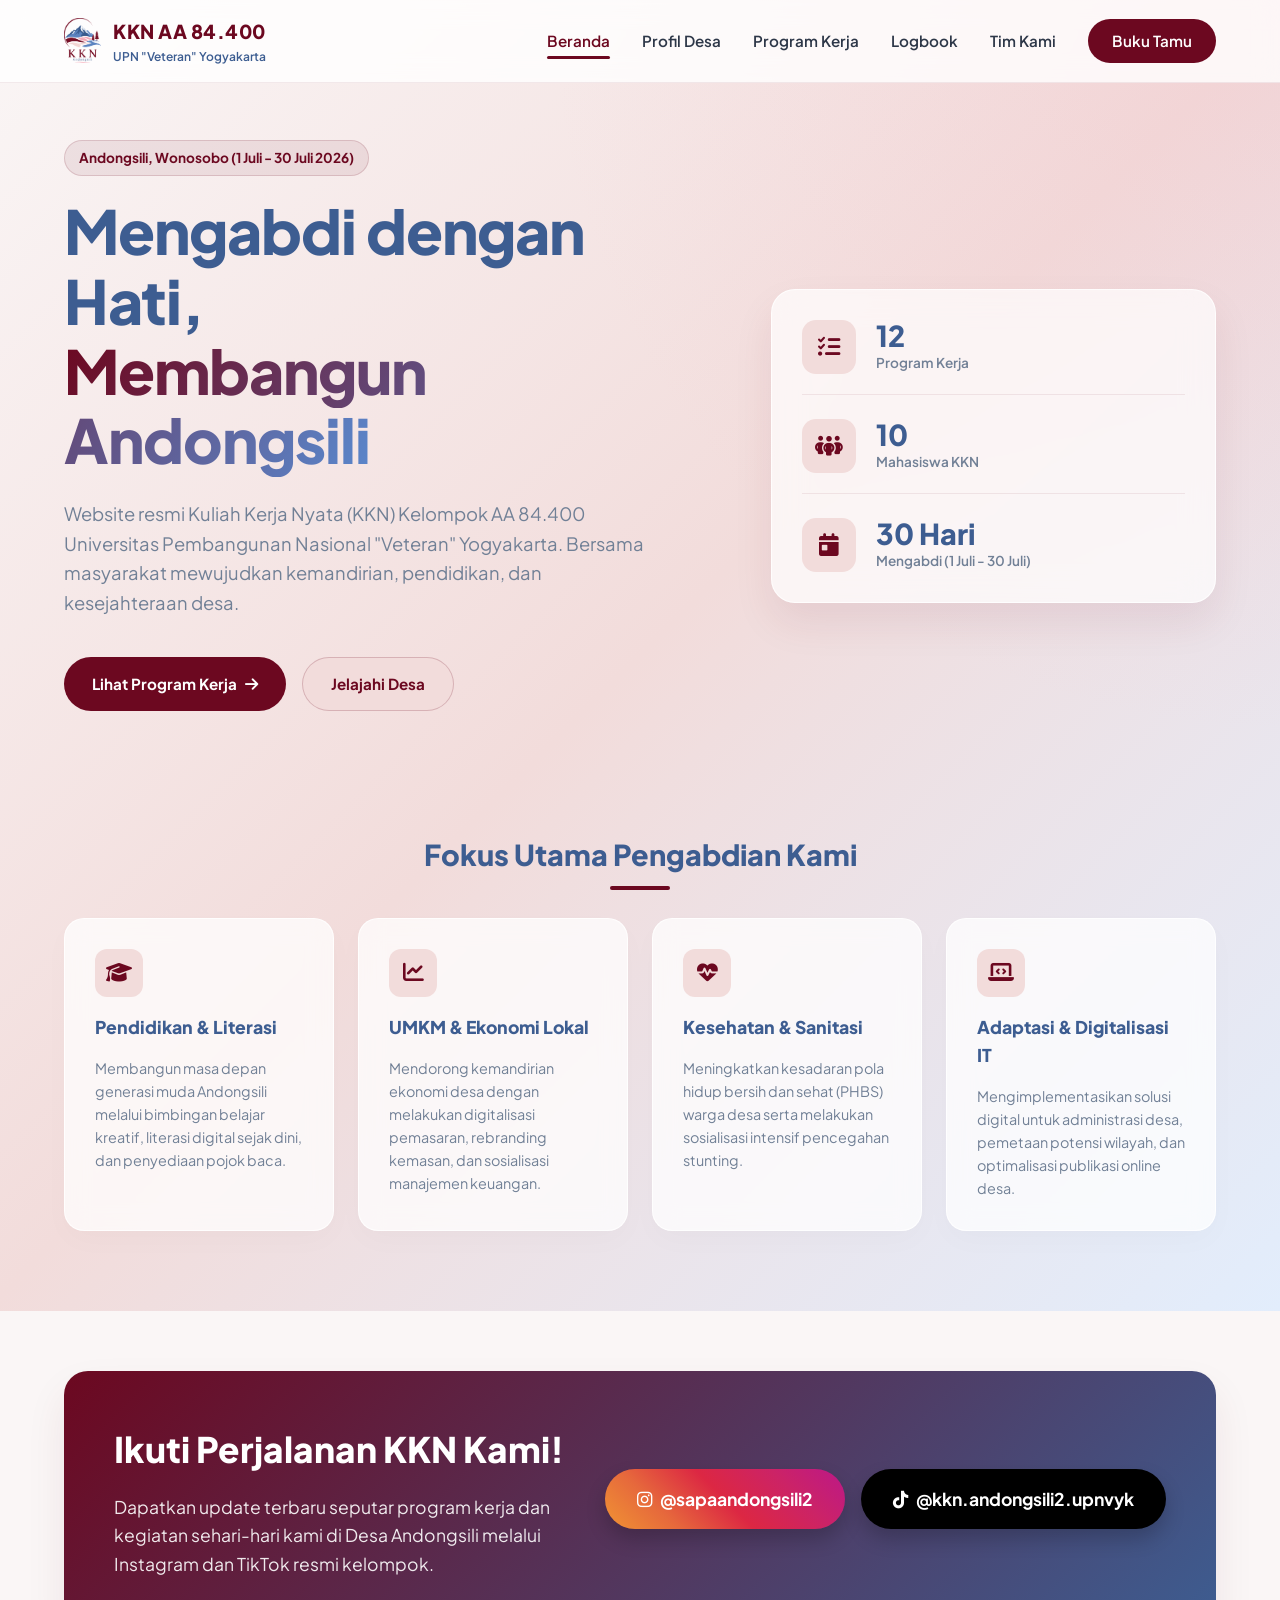
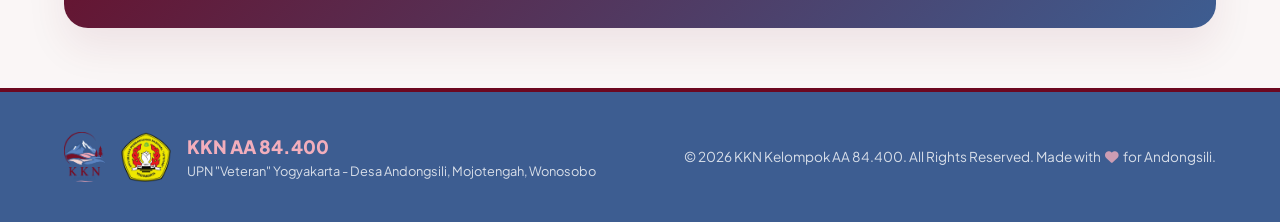
==== index.html @ c451a473 "full dynamic website" ====
<!DOCTYPE html>
<html lang="id">

<head>
    <meta charset="UTF-8">
    <meta name="viewport" content="width=device-width, initial-scale=1.0">
    <title>KKN AA 84.400 UPN "Veteran" Yogyakarta - Desa Andongsili</title>
    <!-- Favicon -->
    <link rel="icon" href="assets/logo/LogoKKNNoText.png" type="image/png">
    <meta name="description"
        content="Official website of KKN AA 84.400 UPN 'Veteran' Yogyakarta in Desa Andongsili, Mojotengah, Wonosobo. Explore our community development programs, daily logbook, and leave a message in our guestbook.">
    <!-- Google Fonts: Plus Jakarta Sans -->
    <link rel="preconnect" href="https://fonts.googleapis.com">
    <link rel="preconnect" href="https://fonts.gstatic.com" crossorigin>
    <link href="https://fonts.googleapis.com/css2?family=Plus+Jakarta+Sans:wght@300;400;500;600;700;800&display=swap"
        rel="stylesheet">
    <!-- FontAwesome for Icons -->
    <link rel="stylesheet" href="https://cdnjs.cloudflare.com/ajax/libs/font-awesome/6.4.0/css/all.min.css">
    <!-- Stylesheet -->
    <link rel="stylesheet" href="style.css">
</head>

<body>

    <!-- Preloader -->
    <div id="preloader">
        <div class="loader-spinner"></div>
    </div>

    <!-- Header Navigation -->
    <header class="header">
        <div class="nav-container">
            <a href="#" class="logo-area">
                <img src="assets/logo/LogoKKNNoBackground.png" alt="Logo KKN AA 84.400" class="logo-img">
                <div class="logo-text">
                    <span class="logo-title">KKN AA 84.400</span>
                    <span class="logo-subtitle">UPN "Veteran" Yogyakarta</span>
                </div>
            </a>
            <button class="mobile-nav-toggle" aria-label="Toggle navigation">
                <i class="fa-solid fa-bars"></i>
            </button>
            <nav class="nav-menu">
                <a href="#beranda" class="nav-link active">Beranda</a>
                <a href="#profil" class="nav-link">Profil Desa</a>
                <a href="#proker" class="nav-link">Program Kerja</a>
                <a href="#logbook" class="nav-link">Logbook</a>
                <a href="#tim" class="nav-link">Tim Kami</a>
                <a href="#guestbook" class="nav-link nav-btn">Buku Tamu</a>
            </nav>
        </div>
    </header>

    <!-- Hero Section -->
    <section id="beranda" class="hero-section page-section">
        <div class="hero-overlay"></div>
        <div class="hero-container">
            <div class="hero-content">
                <span class="hero-tag">Andongsili, Wonosobo (1 Juli - 30 Juli 2026)</span>
                <h1 class="hero-title">Mengabdi dengan Hati,<br><span class="highlight-text">Membangun Andongsili</span>
                </h1>
                <p class="hero-description">Website resmi Kuliah Kerja Nyata (KKN) Kelompok AA 84.400 Universitas
                    Pembangunan Nasional "Veteran" Yogyakarta. Bersama masyarakat mewujudkan kemandirian, pendidikan,
                    dan kesejahteraan desa.</p>
                <div class="hero-actions">
                    <a href="#proker" class="btn btn-primary">Lihat Program Kerja <i
                            class="fa-solid fa-arrow-right"></i></a>
                    <a href="#profil" class="btn btn-secondary">Jelajahi Desa</a>
                </div>
            </div>

            <div class="hero-stats-card">
                <div class="stat-item">
                    <div class="stat-icon"><i class="fa-solid fa-list-check"></i></div>
                    <div class="stat-info">
                        <span class="stat-number">12</span>
                        <span class="stat-label">Program Kerja</span>
                    </div>
                </div>
                <div class="stat-item">
                    <div class="stat-icon"><i class="fa-solid fa-people-group"></i></div>
                    <div class="stat-info">
                        <span class="stat-number">10</span>
                        <span class="stat-label">Mahasiswa KKN</span>
                    </div>
                </div>
                <div class="stat-item">
                    <div class="stat-icon"><i class="fa-solid fa-calendar-day"></i></div>
                    <div class="stat-info">
                        <span class="stat-number">30 Hari</span>
                        <span class="stat-label">Mengabdi (1 Juli - 30 Juli)</span>
                    </div>
                </div>
            </div>
        </div>

        <!-- Core Pillars Section (Fokus Kegiatan) -->
        <div class="beranda-info-container">
            <h2 class="beranda-info-title">Fokus Utama Pengabdian Kami</h2>
            <div class="pillars-grid">
                <!-- Pilar 1 -->
                <div class="pillar-card">
                    <div class="pillar-icon"><i class="fa-solid fa-graduation-cap"></i></div>
                    <h4>Pendidikan & Literasi</h4>
                    <p>Membangun masa depan generasi muda Andongsili melalui bimbingan belajar kreatif, literasi digital
                        sejak dini, dan penyediaan pojok baca.</p>
                </div>
                <!-- Pilar 2 -->
                <div class="pillar-card">
                    <div class="pillar-icon"><i class="fa-solid fa-chart-line"></i></div>
                    <h4>UMKM & Ekonomi Lokal</h4>
                    <p>Mendorong kemandirian ekonomi desa dengan melakukan digitalisasi pemasaran, rebranding kemasan,
                        dan sosialisasi manajemen keuangan.</p>
                </div>
                <!-- Pilar 3 -->
                <div class="pillar-card">
                    <div class="pillar-icon"><i class="fa-solid fa-heart-pulse"></i></div>
                    <h4>Kesehatan & Sanitasi</h4>
                    <p>Meningkatkan kesadaran pola hidup bersih dan sehat (PHBS) warga desa serta melakukan sosialisasi
                        intensif pencegahan stunting.</p>
                </div>
                <!-- Pilar 4 -->
                <div class="pillar-card">
                    <div class="pillar-icon"><i class="fa-solid fa-laptop-code"></i></div>
                    <h4>Adaptasi & Digitalisasi IT</h4>
                    <p>Mengimplementasikan solusi digital untuk administrasi desa, pemetaan potensi wilayah, dan
                        optimalisasi publikasi online desa.</p>
                </div>
            </div>
        </div>
    </section>

    <!-- Profile & Village Section -->
    <section id="profil" class="profile-section section-padding page-section">
        <div class="container">
            <div class="section-header">
                <span class="section-tag">Profil Pengabdian</span>
                <h2 class="section-title">Kenal Lebih Dekat dengan Andongsili</h2>
                <p class="section-subtitle">Kecamatan Mojotengah, Kabupaten Wonosobo, Jawa Tengah</p>
            </div>

            <div class="profile-grid">
                <div class="profile-text-content">
                    <h3>Potensi & Karakteristik Desa</h3>
                    <p>Desa Andongsili yang terletak di kaki pegunungan dengan udara yang sejuk memiliki potensi luar
                        biasa di sektor pertanian, peternakan, dan UMKM lokal. KKN AA 84.400 UPN "Veteran" Yogyakarta
                        hadir untuk berkolaborasi dengan warga lokal guna mengoptimalkan potensi tersebut melalui
                        inovasi digital, peningkatan literasi, serta pembangunan berkelanjutan.</p>

                    <div class="vision-mission">
                        <div class="vm-card">
                            <div class="vm-icon"><i class="fa-solid fa-bullseye"></i></div>
                            <div class="vm-info">
                                <h4>Visi Kami</h4>
                                <p>Menjadi jembatan inovasi ilmiah akademis dengan kearifan lokal guna meningkatkan daya
                                    saing masyarakat Desa Andongsili.</p>
                            </div>
                        </div>
                        <div class="vm-card">
                            <div class="vm-icon"><i class="fa-solid fa-hand-holding-heart"></i></div>
                            <div class="vm-info">
                                <h4>Misi Pengabdian</h4>
                                <p>Pemberdayaan UMKM lokal, edukasi berkelanjutan anak usia sekolah, serta implementasi
                                    adaptasi digital ramah masyarakat.</p>
                            </div>
                        </div>
                    </div>
                </div>

                <div class="profile-visual">
                    <div class="visual-card">
                        <img src="assets/images/andongsili.webp" alt="Pemandangan Desa Andongsili" class="visual-img">
                        <div class="visual-badge">
                            <i class="fa-solid fa-map-location-dot"></i> Mojotengah, Wonosobo
                        </div>
                        <a href="https://instagram.com/sunraku_zx" target="_blank" class="visual-credit">
                            <i class="fa-brands fa-instagram"></i> credit to : sunraku_zx
                        </a>
                    </div>
                </div>
            </div>
        </div>
    </section>

    <!-- Program Kerja (Proker) Section -->
    <section id="proker" class="proker-section section-padding page-section">
        <div class="container">
            <div class="section-header">
                <span class="section-tag">Rencana Aksi</span>
                <h2 class="section-title">Program Kerja Pengabdian</h2>
                <p class="section-subtitle">Inisiatif program kerja KKN Kelompok AA 84.400 yang terbagi berdasarkan kategori pelaksanaan.</p>
            </div>

            <!-- Proker Filters -->
            <div class="proker-filters">
                <button class="filter-btn active" data-filter="all">Semua</button>
                <button class="filter-btn" data-filter="Proker Bersama">Proker Bersama</button>
                <button class="filter-btn" data-filter="Proker Individu">Proker Individu</button>
            </div>

            <!-- Proker Grid -->
            <div class="proker-grid" id="proker-grid-container">
                <div class="loading-spinner-wrapper" style="display: flex; justify-content: center; align-items: center; padding: 40px; width: 100%;">
                    <div class="loader-spinner"></div>
                </div>
            </div>
        </div>
    </section>

    <!-- Logbook Timeline Section -->
    <section id="logbook" class="logbook-section section-padding page-section">
        <div class="container">
            <div class="section-header">
                <span class="section-tag">Log Harian</span>
                <h2 class="section-title">Timeline & Kegiatan Terbaru</h2>
                <p class="section-subtitle">Catatan dokumentasi harian kegiatan pengabdian KKN AA 84.400.</p>
            </div>

            <!-- Logbook Filters -->
            <div class="logbook-filters">
                <button class="logbook-filter-btn active" data-filter="all">Semua Fase</button>
                <button class="logbook-filter-btn" data-filter="Pra-KKN">Pra-KKN</button>
                <button class="logbook-filter-btn" data-filter="Pelaksanaan KKN">Pelaksanaan KKN</button>
            </div>

            <div class="timeline" id="logbook-timeline-container">
                <div class="loading-spinner-wrapper" style="display: flex; justify-content: center; align-items: center; padding: 40px; width: 100%;">
                    <div class="loader-spinner"></div>
                </div>
            </div>
        </div>
    </section>

    <!-- Meet the Team Section -->
    <section id="tim" class="team-section section-padding page-section">
        <div class="container container-wide">
            <div class="section-header">
                <span class="section-tag">Anggota Kelompok</span>
                <h2 class="section-title">Di Balik Layar KKN AA 84.400</h2>
                <p class="section-subtitle">Arahkan kursor dan klik pada foto anggota kelompok untuk melihat profil
                    lengkap mereka.</p>
            </div>

            <div class="team-interactive-container">
                <!-- Group Photo Side -->
                <div class="team-photo-wrapper">
                    <!-- Base Photo -->
                    <img src="assets/team/DSCF4365.JPG" alt="KKN AA 84.400 Group Photo" class="base-photo"
                        id="team-base-photo">

                    <!-- Cutout overlays (transparent PNGs centered to pixel-precision) -->
                    <img src="assets/team/DSCF4365Albet.png" alt="Albet cutout" class="cutout-overlay"
                        id="cutout-albet">
                    <img src="assets/team/DSCF4365Ardila.png" alt="Ardila cutout" class="cutout-overlay"
                        id="cutout-ardila">
                    <img src="assets/team/DSCF4365Dewa.png" alt="Dewa cutout" class="cutout-overlay" id="cutout-dewa">
                    <img src="assets/team/DSCF4365Fadia.png" alt="Fadia cutout" class="cutout-overlay"
                        id="cutout-fadia">
                    <img src="assets/team/DSCF4365Faza.png" alt="Faza cutout" class="cutout-overlay" id="cutout-faza">
                    <img src="assets/team/DSCF4365Ilham.png" alt="Ilham cutout" class="cutout-overlay"
                        id="cutout-ilham">
                    <img src="assets/team/DSCF4365Rara.png" alt="Rara cutout" class="cutout-overlay" id="cutout-rara">
                    <img src="assets/team/DSCF4365Rifki.png" alt="Rifki cutout" class="cutout-overlay"
                        id="cutout-rifki">
                    <img src="assets/team/DSCF4365Tata.png" alt="Tata cutout" class="cutout-overlay" id="cutout-tata">
                    <img src="assets/team/DSCF4365Zahra.png" alt="Zahra cutout" class="cutout-overlay"
                        id="cutout-zahra">

                    <svg viewBox="0 0 6240 4160" class="team-svg-map" id="team-svg">
                        <!-- Hotspots on top of cutouts to trigger hover/clicks -->
                        <polygon
                            points="4338,683 4418,578 4498,503 4578,473 4658,488 4738,503 4818,608 4898,998 4978,1043 4978,1502 4898,1562 4818,1547 4738,1532 4658,1547 4578,1562 4498,1127 4418,992 4338,677"
                            class="hotspot" data-member="albet"></polygon>
                        <polygon
                            points="3950,1792 4030,1747 4110,1687 4190,1162 4270,1117 4350,1072 4430,1087 4510,1117 4590,1207 4670,1552 4750,1537 4830,1567 4910,1552 4990,1522 5070,1492 5150,1477 5230,1462 5310,1387 5390,1447 5390,1619 5310,1664 5230,1784 5150,1799 5070,1799 4990,1784 4910,1769 4830,1784 4750,1844 4670,2429 4590,2459 4510,2519 4430,2594 4350,2879 4270,3059 4190,3014 4110,2354 4030,2324 3950,2204"
                            class="hotspot" data-member="ardila"></polygon>
                        <polygon
                            points="1955,2355 2035,2220 2115,1800 2195,1710 2275,1650 2355,1620 2435,1635 2515,1695 2595,1875 2675,2145 2755,2175 2835,2175 2915,2205 2995,2310 3075,2445 3155,2565 3155,3964 3075,4159 2995,4159 2915,4159 2835,4159 2755,3829 2675,3739 2595,3694 2515,3694 2435,3724 2355,4144 2275,4159 2195,4069 2115,3994 2035,3889 1955,2359"
                            class="hotspot" data-member="dewa"></polygon>
                        <polygon
                            points="522,3919 602,3784 682,2794 762,2674 842,2614 922,2554 1002,2494 1082,2134 1162,1939 1242,1909 1322,1894 1402,1909 1482,1969 1562,2074 1642,2584 1722,2644 1802,2689 1882,2854 1962,3199 2042,3874 2122,3994 2202,4144 2202,4159 2122,4159 2042,4159 1962,4159 1882,4159 1802,4159 1722,4159 1642,4159 1562,4159 1482,4159 1402,4159 1322,4159 1242,4159 1162,4159 1082,4159 1002,4159 922,4159 842,4159 762,4159 682,4159 602,4159 522,3934"
                            class="hotspot" data-member="fadia"></polygon>
                        <polygon
                            points="2184,1262 2264,1157 2344,1067 2424,992 2504,872 2584,602 2664,572 2744,557 2824,602 2904,692 2984,1217 3064,1277 3144,1322 3144,2490 3064,2460 2984,2295 2904,2205 2824,2175 2744,2160 2664,2145 2584,1890 2504,1695 2424,1620 2344,1620 2264,1575 2184,1275"
                            class="hotspot" data-member="faza"></polygon>
                        <polygon
                            points="3192,1727 3272,1382 3352,1352 3432,1307 3512,1232 3592,692 3672,647 3752,647 3832,677 3912,737 3992,1172 4072,1187 4072,1528 3992,1768 3912,1828 3832,1768 3752,1678 3672,1648 3592,1648 3512,1663 3432,1738 3352,2158 3272,2263 3192,1783"
                            class="hotspot" data-member="ilham"></polygon>
                        <polygon
                            points="3097,3452 3177,2342 3257,2312 3337,2207 3417,1907 3497,1727 3577,1682 3657,1652 3737,1667 3817,1712 3897,1922 3977,2282 4057,2327 4137,2387 4217,3392 4217,3409 4137,3649 4057,3784 3977,4054 3897,4159 3817,4159 3737,4159 3657,4159 3577,4159 3497,4159 3417,4159 3337,4159 3257,4159 3177,4159 3097,3469"
                            class="hotspot" data-member="rara"></polygon>
                        <polygon
                            points="1206,851 1286,581 1366,581 1446,641 1526,971 1606,761 1686,626 1766,536 1846,521 1926,536 2006,611 2086,731 2166,1211 2166,2110 2086,2185 2006,1855 1926,1795 1846,1435 1766,1285 1686,1165 1606,1150 1526,1150 1446,1180 1366,1300 1286,1120 1206,895"
                            class="hotspot" data-member="rifki"></polygon>
                        <polygon
                            points="942,1909 1022,1744 1102,1639 1182,1639 1262,1639 1342,1324 1422,1234 1502,1189 1582,1159 1662,1159 1742,1234 1822,1444 1902,1774 1982,1864 1982,2367 1902,2997 1822,2652 1742,2622 1662,2562 1582,2532 1502,2517 1422,1917 1342,1902 1262,1902 1182,1947 1102,2022 1022,2067 942,1917"
                            class="hotspot" data-member="tata"></polygon>
                        <polygon
                            points="4171,3408 4251,3093 4331,2853 4411,2583 4491,2523 4571,2478 4651,2193 4731,1878 4811,1818 4891,1803 4971,1803 5051,1803 5131,1848 5211,1968 5291,2463 5371,2478 5451,2508 5531,2553 5611,3828 5691,4053 5691,4159 5611,4159 5531,4159 5451,4159 5371,4159 5291,4159 5211,4159 5131,4159 5051,4159 4971,4159 4891,4159 4811,4159 4731,4159 4651,4159 4571,4159 4491,4159 4411,4159 4331,4159 4251,4159 4171,4159"
                            class="hotspot" data-member="zahra"></polygon>
                    </svg>
                    <!-- Hover Tooltip -->
                    <div class="team-tooltip" id="team-tooltip">Nama Anggota</div>
                </div>

                <!-- Profile Card Side -->
                <div class="team-detail-wrapper">
                    <div class="team-detail-card" id="team-detail-card">
                        <div class="team-detail-placeholder" id="team-detail-placeholder">
                            <i class="fa-solid fa-arrow-pointer"></i>
                            <p>Klik salah satu anggota kelompok pada foto untuk melihat profil lengkap.</p>
                        </div>
                        <div class="team-detail-content hidden" id="team-detail-content">
                            <div class="detail-avatar-box">
                                <i class="fa-solid fa-user" id="detail-icon"></i>
                                <img src="" alt="" id="detail-photo" class="detail-photo hidden">
                            </div>
                            <h3 class="detail-name" id="detail-name">Nama Anggota</h3>
                            <span class="detail-role" id="detail-role">Jabatan</span>
                            <span class="detail-major" id="detail-major">Program Studi</span>
                            <p class="detail-quote" id="detail-quote">"Kutipan motivasi atau peran pengabdian di desa."
                            </p>
                            <div class="detail-socials">
                                <a href="#" id="detail-ig" target="_blank" aria-label="Instagram"><i
                                        class="fa-brands fa-instagram"></i> Instagram</a>
                                <a href="#" id="detail-li" target="_blank" aria-label="LinkedIn"><i
                                        class="fa-brands fa-linkedin"></i> LinkedIn</a>
                            </div>
                        </div>
                    </div>
                </div>
            </div>
        </div>
    </section>

    <!-- Guestbook Section -->
    <section id="guestbook" class="guestbook-section section-padding page-section">
        <div class="container">
            <div class="section-header">
                <span class="section-tag">Pesan & Saran</span>
                <h2 class="section-title">Buku Tamu Interaktif</h2>
                <p class="section-subtitle">Silakan tinggalkan pesan, masukan, atau kesan bagi KKN Kelompok AA 84.400
                    selama di Desa Andongsili.</p>
            </div>

            <div class="guestbook-grid">
                <!-- Form Side -->
                <div class="guestbook-form-card">
                    <h3>Kirim Pesan Baru</h3>
                    <form id="comment-form">
                        <div class="form-group">
                            <label for="input-name">Nama Lengkap</label>
                            <div class="input-icon-wrapper">
                                <i class="fa-solid fa-user"></i>
                                <input type="text" id="input-name" placeholder="Contoh: Pak Budi" required>
                            </div>
                        </div>

                        <div class="form-group">
                            <label for="input-role">Status / Peran</label>
                            <div class="input-icon-wrapper">
                                <i class="fa-solid fa-users"></i>
                                <select id="input-role" required>
                                    <option value="Warga Desa">Warga Desa Andongsili</option>
                                    <option value="Perangkat Desa">Perangkat Desa</option>
                                    <option value="Mahasiswa">Mahasiswa KKN</option>
                                    <option value="Dosen/DPL">Dosen Pembimbing Lapangan</option>
                                    <option value="Umum">Pengunjung Umum</option>
                                </select>
                            </div>
                        </div>

                        <div class="form-group">
                            <label for="input-message">Pesan Anda</label>
                            <textarea id="input-message" rows="4"
                                placeholder="Tuliskan pesan atau saran Anda di sini..." required></textarea>
                        </div>

                        <button type="submit" class="btn btn-primary btn-block">Kirim Pesan <i
                                class="fa-solid fa-paper-plane"></i></button>
                    </form>
                </div>

                <!-- Messages Display Side -->
                <div class="guestbook-messages-card">
                    <h3>Pesan Terbaru (<span id="messages-count">0</span>)</h3>
                    <div id="messages-list" class="messages-list">
                        <!-- Dynamic Comments will appear here -->
                    </div>
                </div>
            </div>
        </div>
    </section>

    <!-- Call to Action (Social Media) Section -->
    <section class="cta-section section-padding">
        <div class="container">
            <div class="cta-container">
                <div class="cta-content">
                    <h2>Ikuti Perjalanan KKN Kami!</h2>
                    <p>Dapatkan update terbaru seputar program kerja dan kegiatan sehari-hari kami di Desa Andongsili melalui Instagram dan TikTok resmi kelompok.</p>
                </div>
                <div class="cta-actions">
                    <a href="https://www.instagram.com/sapaandongsili2/" target="_blank" class="btn btn-social-instagram">
                        <i class="fa-brands fa-instagram"></i> @sapaandongsili2
                    </a>
                    <a href="https://www.tiktok.com/@kkn.andongsili2.upnvyk" target="_blank" class="btn btn-social-tiktok">
                        <i class="fa-brands fa-tiktok"></i> @kkn.andongsili2.upnvyk
                    </a>
                </div>
            </div>
        </div>
    </section>

    <!-- Footer -->
    <footer class="footer-bottom">
        <div class="container footer-container">
            <div class="footer-brand">
                <img src="assets/logo/LogoKKNNoBackground.png" alt="Logo KKN" class="footer-logo">
                <img src="assets/logo/logoupn.png" alt="Logo UPN Veteran Yogyakarta"
                    class="footer-logo footer-upn-logo">
                <div>
                    <h4>KKN AA 84.400</h4>
                    <p>UPN "Veteran" Yogyakarta - Desa Andongsili, Mojotengah, Wonosobo</p>
                </div>
            </div>
            <p class="copyright">&copy; 2026 KKN Kelompok AA 84.400. All Rights Reserved. Made with <i
                    class="fa-solid fa-heart"></i> for Andongsili.</p>
        </div>
    </footer>

    <!-- 5. DETAILS MODAL -->
    <div id="details-modal" class="custom-modal hidden">
        <div class="custom-modal-backdrop" onclick="closeDetailsModal()"></div>
        <div class="custom-modal-content">
            <button class="custom-modal-close" onclick="closeDetailsModal()" aria-label="Close modal"><i class="fa-solid fa-xmark"></i></button>
            <div class="custom-modal-header">
                <span id="modal-category-badge" class="badge">Kategori</span>
                <span id="modal-date" class="modal-date">Tanggal</span>
                <h2 id="modal-title" class="modal-title">Judul Proker / Logbook</h2>
            </div>
            <div class="custom-modal-body">
                <div class="modal-split-layout">
                    <!-- Left: Gallery Carousel -->
                    <div class="modal-gallery-side" id="modal-gallery-side">
                        <div class="carousel-container">
                            <div class="carousel-track-container">
                                <div class="carousel-track" id="carousel-track">
                                    <!-- Dynamic Carousel items -->
                                </div>
                            </div>
                            <button class="carousel-nav carousel-prev" id="carousel-prev" aria-label="Previous Image">
                                <i class="fa-solid fa-chevron-left"></i>
                            </button>
                            <button class="carousel-nav carousel-next" id="carousel-next" aria-label="Next Image">
                                <i class="fa-solid fa-chevron-right"></i>
                            </button>
                            <div class="carousel-dots" id="carousel-dots">
                                <!-- Dynamic Dots -->
                            </div>
                        </div>
                    </div>
                    <!-- Right: Text Content -->
                    <div class="modal-text-side">
                        <div id="modal-markdown-content" class="markdown-body">
                            <!-- parsed markdown content -->
                        </div>
                    </div>
                </div>
            </div>
        </div>
    </div>

    <!-- 6. LIGHTBOX OVERLAY -->
    <div id="lightbox-overlay" class="lightbox-overlay hidden" onclick="closeLightbox()">
        <button class="lightbox-close" onclick="closeLightbox()" aria-label="Close Zoom"><i class="fa-solid fa-xmark"></i></button>
        <img id="lightbox-image" src="" alt="Zoomed Image" onclick="event.stopPropagation()">
    </div>

    <!-- Marked.js for Markdown Parsing -->
    <script src="https://cdn.jsdelivr.net/npm/marked/marked.min.js"></script>
    <!-- App Script -->
    <script src="app.js"></script>
</body>

</html>
---- style.css ----
/* Style variables representing the custom color palette */
:root {
    --color-primary: #6C0820;      /* Deep Maroon (UPN Yogyakarta Identity) */
    --color-primary-light: #941734;/* Lightened Maroon for hover */
    --color-accent: #F2AEBC;       /* Soft Pink */
    --color-bg-light: #F2DCDB;     /* Blush/Cream Background Accent */
    --color-secondary: #5A86CB;    /* Slate Blue */
    --color-dark: #3D5D91;         /* Deep Navy */
    --color-text: #2D3748;         /* Charcoal for main text */
    --color-text-muted: #718096;   /* Gray for captions */
    --color-white: #FFFFFF;
    --color-light-gray: #EDF2F7;
    --color-shadow: rgba(108, 8, 32, 0.08);
    --font-sans: 'Plus Jakarta Sans', -apple-system, BlinkMacSystemFont, 'Segoe UI', Roboto, Oxygen, Ubuntu, Cantarell, sans-serif;
    --border-radius: 16px;
    --transition: all 0.3s cubic-bezier(0.4, 0, 0.2, 1);
}

/* Reset & Base Styles */
* {
    margin: 0;
    padding: 0;
    box-sizing: border-box;
    scroll-behavior: smooth;
}

body {
    font-family: var(--font-sans);
    color: var(--color-text);
    background-color: #FAF6F6; /* Creamy off-white background based on palette tone */
    line-height: 1.6;
    overflow-x: hidden;
}

a {
    text-decoration: none;
    color: inherit;
    transition: var(--transition);
}

button, input, select, textarea {
    font-family: inherit;
    outline: none;
}

/* Container */
.container {
    width: 100%;
    max-width: 1200px;
    margin: 0 auto;
    padding: 0 24px;
}

.container-wide {
    max-width: 1400px;
}

.section-padding {
    padding: 100px 0;
}

/* Section Header Styling */
.section-header {
    text-align: center;
    margin-bottom: 60px;
}

.section-tag {
    display: inline-block;
    background-color: var(--color-bg-light);
    color: var(--color-primary);
    padding: 6px 16px;
    border-radius: 30px;
    font-weight: 700;
    font-size: 0.85rem;
    text-transform: uppercase;
    letter-spacing: 1.5px;
    margin-bottom: 12px;
}

.section-title {
    font-size: 2.5rem;
    font-weight: 800;
    color: var(--color-dark);
    line-height: 1.2;
    margin-bottom: 16px;
}

.section-subtitle {
    font-size: 1.1rem;
    color: var(--color-text-muted);
    max-width: 600px;
    margin: 0 auto;
}

/* Header & Glassmorphic Navigation */
.header {
    position: fixed;
    top: 0;
    left: 0;
    width: 100%;
    z-index: 1000;
    background-color: rgba(255, 255, 255, 0.8);
    backdrop-filter: blur(12px);
    -webkit-backdrop-filter: blur(12px);
    border-bottom: 1px solid rgba(108, 8, 32, 0.08);
    transition: var(--transition);
}

.nav-container {
    display: flex;
    justify-content: space-between;
    align-items: center;
    padding: 16px 24px;
    max-width: 1200px;
    margin: 0 auto;
}

.logo-area {
    display: flex;
    align-items: center;
    gap: 12px;
}

.logo-img {
    height: 45px;
    width: auto;
    object-fit: contain;
}

.logo-text {
    display: flex;
    flex-direction: column;
}

.logo-title {
    font-size: 1.2rem;
    font-weight: 800;
    color: var(--color-primary);
    letter-spacing: 0.5px;
}

.logo-subtitle {
    font-size: 0.75rem;
    color: var(--color-dark);
    font-weight: 600;
}

.mobile-nav-toggle {
    display: none;
    background: none;
    border: none;
    color: var(--color-primary);
    font-size: 1.5rem;
    cursor: pointer;
}

.nav-menu {
    display: flex;
    align-items: center;
    gap: 32px;
}

.nav-link {
    font-weight: 600;
    font-size: 0.95rem;
    color: var(--color-text);
    position: relative;
    padding: 6px 0;
}

.nav-link:hover, .nav-link.active {
    color: var(--color-primary);
}

.nav-link::after {
    content: '';
    position: absolute;
    bottom: 0;
    left: 0;
    width: 0;
    height: 3px;
    background-color: var(--color-primary);
    border-radius: 2px;
    transition: var(--transition);
}

.nav-link:hover::after, .nav-link.active::after {
    width: 100%;
}

.nav-btn {
    background-color: var(--color-primary);
    color: var(--color-white) !important;
    padding: 10px 24px;
    border-radius: 30px;
}

.nav-btn::after {
    display: none;
}

.nav-btn:hover {
    background-color: var(--color-primary-light);
    transform: translateY(-2px);
    box-shadow: 0 4px 12px rgba(108, 8, 32, 0.2);
}

/* Button UI Components */
.btn {
    display: inline-flex;
    align-items: center;
    gap: 8px;
    padding: 14px 28px;
    border-radius: 30px;
    font-weight: 700;
    font-size: 0.95rem;
    cursor: pointer;
    transition: var(--transition);
    border: none;
}

.btn-primary {
    background-color: var(--color-primary);
    color: var(--color-white);
}

.btn-primary:hover {
    background-color: var(--color-primary-light);
    transform: translateY(-3px);
    box-shadow: 0 8px 24px rgba(108, 8, 32, 0.25);
}

.btn-secondary {
    background-color: var(--color-bg-light);
    color: var(--color-primary);
    border: 1.5px solid rgba(108, 8, 32, 0.2);
}

.btn-secondary:hover {
    background-color: var(--color-accent);
    color: var(--color-primary);
    transform: translateY(-3px);
}

.btn-block {
    display: flex;
    justify-content: center;
    width: 100%;
}

/* Hero Section */
.hero-section {
    position: relative;
    padding-top: 140px;
    padding-bottom: 80px;
    background: linear-gradient(135deg, #FAF6F6 0%, #F2DCDB 50%, #E2EDFC 100%);
    overflow: hidden;
}

.hero-overlay {
    position: absolute;
    top: 0;
    left: 0;
    width: 100%;
    height: 100%;
    background: radial-gradient(circle at top right, rgba(242, 174, 188, 0.2), transparent 40%);
    pointer-events: none;
}

.hero-container {
    max-width: 1200px;
    margin: 0 auto;
    padding: 0 24px;
    display: grid;
    grid-template-columns: 1.2fr 0.8fr;
    align-items: center;
    gap: 40px;
    position: relative;
    z-index: 2;
}

.hero-content {
    animation: fadeInUp 0.8s ease-out;
}

.hero-tag {
    display: inline-block;
    color: var(--color-primary);
    background-color: rgba(108, 8, 32, 0.08);
    padding: 6px 14px;
    border-radius: 30px;
    font-weight: 700;
    font-size: 0.85rem;
    margin-bottom: 20px;
    border: 1px solid rgba(108, 8, 32, 0.15);
}

.hero-title {
    font-size: 3.8rem;
    font-weight: 850;
    line-height: 1.15;
    color: var(--color-dark);
    margin-bottom: 24px;
    letter-spacing: -1px;
}

.highlight-text {
    color: var(--color-primary);
    position: relative;
    background: linear-gradient(120deg, var(--color-primary) 0%, var(--color-secondary) 100%);
    -webkit-background-clip: text;
    -webkit-text-fill-color: transparent;
}

.hero-description {
    font-size: 1.15rem;
    color: var(--color-text-muted);
    margin-bottom: 40px;
    max-width: 580px;
}

.hero-actions {
    display: flex;
    gap: 16px;
    margin-bottom: 40px;
}

.hero-stats-card {
    background-color: rgba(255, 255, 255, 0.7);
    border: 1.5px solid rgba(255, 255, 255, 0.8);
    backdrop-filter: blur(16px);
    padding: 30px;
    border-radius: 24px;
    box-shadow: 0 20px 40px var(--color-shadow);
    display: flex;
    flex-direction: column;
    gap: 24px;
    animation: fadeInUp 1s ease-out;
}

.stat-item {
    display: flex;
    align-items: center;
    gap: 20px;
    padding-bottom: 20px;
    border-bottom: 1px solid rgba(108, 8, 32, 0.08);
}

.stat-item:last-child {
    padding-bottom: 0;
    border-bottom: none;
}

.stat-icon {
    width: 54px;
    height: 54px;
    background-color: var(--color-bg-light);
    color: var(--color-primary);
    border-radius: 14px;
    display: flex;
    align-items: center;
    justify-content: center;
    font-size: 1.4rem;
}

.stat-info {
    display: flex;
    flex-direction: column;
}

.stat-number {
    font-size: 1.8rem;
    font-weight: 800;
    color: var(--color-dark);
    line-height: 1.1;
}

.stat-label {
    font-size: 0.85rem;
    color: var(--color-text-muted);
    font-weight: 600;
}

/* Core Pillars Section (Fokus Kegiatan) */
.beranda-info-container {
    max-width: 1200px;
    margin: 80px auto 0 auto;
    padding: 0 24px;
    animation: fadeInUp 1.2s ease-out;
}

.beranda-info-title {
    text-align: center;
    font-size: 1.8rem;
    font-weight: 800;
    color: var(--color-dark);
    margin-bottom: 40px;
    position: relative;
}

.beranda-info-title::after {
    content: '';
    position: absolute;
    bottom: -12px;
    left: 50%;
    transform: translateX(-50%);
    width: 60px;
    height: 4px;
    background-color: var(--color-primary);
    border-radius: 2px;
}

.pillars-grid {
    display: grid;
    grid-template-columns: repeat(auto-fit, minmax(260px, 1fr));
    gap: 24px;
}

.pillar-card {
    background-color: rgba(255, 255, 255, 0.75);
    border: 1.5px solid rgba(255, 255, 255, 0.8);
    backdrop-filter: blur(12px);
    -webkit-backdrop-filter: blur(12px);
    padding: 30px;
    border-radius: 20px;
    box-shadow: 0 10px 30px rgba(0,0,0,0.02);
    transition: var(--transition);
    display: flex;
    flex-direction: column;
    gap: 16px;
}

.pillar-card:hover {
    transform: translateY(-5px);
    box-shadow: 0 15px 30px var(--color-shadow);
    border-color: rgba(108, 8, 32, 0.15);
}

.pillar-icon {
    width: 48px;
    height: 48px;
    background-color: var(--color-bg-light);
    color: var(--color-primary);
    border-radius: 12px;
    display: flex;
    align-items: center;
    justify-content: center;
    font-size: 1.3rem;
}

.pillar-card h4 {
    font-size: 1.1rem;
    font-weight: 800;
    color: var(--color-dark);
}

.pillar-card p {
    font-size: 0.9rem;
    color: var(--color-text-muted);
    line-height: 1.6;
}

/* Profile Section */
.profile-section {
    background-color: var(--color-white);
}

.profile-grid {
    display: grid;
    grid-template-columns: 1.1fr 0.9fr;
    gap: 60px;
    align-items: center;
}

.profile-text-content h3 {
    font-size: 1.8rem;
    font-weight: 800;
    color: var(--color-dark);
    margin-bottom: 20px;
}

.profile-text-content > p {
    color: var(--color-text-muted);
    margin-bottom: 30px;
    font-size: 1.05rem;
}

.vision-mission {
    display: flex;
    flex-direction: column;
    gap: 20px;
}

.vm-card {
    display: flex;
    gap: 20px;
    padding: 20px;
    background-color: #FAF6F6;
    border-radius: 16px;
    border-left: 5px solid var(--color-primary);
    transition: var(--transition);
}

.vm-card:hover {
    transform: translateX(5px);
    box-shadow: 0 10px 20px rgba(0, 0, 0, 0.02);
}

.vm-icon {
    font-size: 1.8rem;
    color: var(--color-primary);
    margin-top: 4px;
}

.vm-info h4 {
    font-size: 1.15rem;
    font-weight: 700;
    color: var(--color-dark);
    margin-bottom: 6px;
}

.vm-info p {
    font-size: 0.95rem;
    color: var(--color-text-muted);
}

.profile-visual {
    position: relative;
    display: flex;
    justify-content: center;
}

.visual-card {
    width: 100%;
    max-width: 440px;
    height: 380px;
    background: linear-gradient(135deg, var(--color-primary) 0%, var(--color-dark) 100%);
    border-radius: 24px;
    padding: 8px;
    box-shadow: 0 30px 60px var(--color-shadow);
    position: relative;
    overflow: hidden;
}

.visual-img-placeholder {
    width: 100%;
    height: 100%;
    background-color: rgba(255, 255, 255, 0.05);
    border-radius: 18px;
    display: flex;
    flex-direction: column;
    justify-content: center;
    align-items: center;
    color: var(--color-white);
    gap: 16px;
    border: 2px dashed rgba(255, 255, 255, 0.2);
}

.visual-img-placeholder i {
    font-size: 4rem;
    opacity: 0.8;
}

.visual-img-placeholder span {
    font-weight: 700;
    letter-spacing: 1px;
}

.visual-badge {
    position: absolute;
    bottom: 20px;
    left: 20px;
    background-color: rgba(255, 255, 255, 0.9);
    backdrop-filter: blur(12px);
    -webkit-backdrop-filter: blur(12px);
    color: var(--color-dark);
    padding: 8px 16px;
    border-radius: 30px;
    font-weight: 700;
    font-size: 0.78rem;
    box-shadow: 0 8px 24px rgba(0,0,0,0.15);
    display: flex;
    align-items: center;
    gap: 6px;
    border: 1px solid rgba(255, 255, 255, 0.4);
    z-index: 3;
}

.visual-badge i {
    color: var(--color-primary);
    font-size: 0.9rem;
}

.visual-img {
    width: 100%;
    height: 100%;
    object-fit: cover;
    border-radius: 18px;
    display: block;
}

.visual-credit {
    position: absolute;
    top: 20px;
    right: 20px;
    background-color: rgba(0, 0, 0, 0.6);
    backdrop-filter: blur(8px);
    -webkit-backdrop-filter: blur(8px);
    color: rgba(255, 255, 255, 0.95);
    padding: 6px 14px;
    border-radius: 30px;
    font-weight: 700;
    font-size: 0.72rem;
    box-shadow: 0 8px 16px rgba(0,0,0,0.15);
    display: flex;
    align-items: center;
    gap: 6px;
    transition: var(--transition);
    border: 1px solid rgba(255, 255, 255, 0.15);
    z-index: 3;
}

.visual-credit:hover {
    background-color: var(--color-primary);
    color: var(--color-white);
    transform: translateY(-2px);
    box-shadow: 0 8px 16px rgba(108, 8, 32, 0.25);
    border-color: rgba(108, 8, 32, 0.2);
}

.visual-credit i {
    color: #FF5A79; /* Instagram bright pink-red accent */
    font-size: 0.85rem;
    transition: color 0.3s;
}

.visual-credit:hover i {
    color: var(--color-white);
}

/* Program Kerja (Proker) Section */
.proker-section {
    background-color: #FAF6F6;
}

.proker-filters {
    display: flex;
    justify-content: center;
    flex-wrap: wrap;
    gap: 12px;
    margin-bottom: 50px;
}

.filter-btn {
    background-color: var(--color-white);
    color: var(--color-text-muted);
    border: 1px solid rgba(0,0,0,0.06);
    padding: 10px 22px;
    border-radius: 30px;
    font-weight: 600;
    cursor: pointer;
    transition: var(--transition);
}

.filter-btn:hover {
    color: var(--color-primary);
    background-color: var(--color-bg-light);
    border-color: rgba(108, 8, 32, 0.1);
}

.filter-btn.active {
    background-color: var(--color-primary);
    color: var(--color-white);
    border-color: var(--color-primary);
    box-shadow: 0 4px 12px rgba(108, 8, 32, 0.25);
}

.proker-grid {
    display: grid;
    grid-template-columns: repeat(auto-fill, minmax(350px, 1fr));
    gap: 30px;
}

.proker-card {
    background-color: var(--color-white);
    border-radius: 20px;
    padding: 30px;
    box-shadow: 0 10px 30px rgba(0,0,0,0.02);
    border: 1.5px solid rgba(108, 8, 32, 0.03);
    display: flex;
    flex-direction: column;
    gap: 20px;
    transition: var(--transition);
}

.proker-card:hover {
    transform: translateY(-8px);
    box-shadow: 0 20px 40px rgba(108, 8, 32, 0.06);
    border-color: rgba(108, 8, 32, 0.15);
}

.proker-icon-box {
    width: 60px;
    height: 60px;
    border-radius: 16px;
    display: flex;
    align-items: center;
    justify-content: center;
    font-size: 1.6rem;
    color: var(--color-white);
}

.bg-maroon { background-color: var(--color-primary); }
.bg-blue { background-color: var(--color-secondary); }
.bg-pink { background-color: var(--color-accent); color: var(--color-primary); }
.bg-navy { background-color: var(--color-dark); }

.proker-body {
    display: flex;
    flex-direction: column;
    flex-grow: 1;
}

.proker-tag {
    font-size: 0.75rem;
    text-transform: uppercase;
    font-weight: 800;
    letter-spacing: 1px;
    color: var(--color-primary);
    margin-bottom: 8px;
}

.proker-title {
    font-size: 1.25rem;
    font-weight: 800;
    color: var(--color-dark);
    margin-bottom: 12px;
    line-height: 1.3;
}

.proker-desc {
    font-size: 0.95rem;
    color: var(--color-text-muted);
    margin-bottom: 20px;
}

.proker-footer {
    margin-top: auto;
    padding-top: 15px;
    border-top: 1px solid rgba(0,0,0,0.05);
}

.proker-status {
    display: inline-flex;
    align-items: center;
    gap: 6px;
    font-size: 0.85rem;
    font-weight: 700;
    padding: 4px 12px;
    border-radius: 20px;
}

.status-completed {
    background-color: rgba(25, 135, 84, 0.1);
    color: #198754;
}

.status-progress {
    background-color: rgba(90, 134, 203, 0.15);
    color: var(--color-dark);
}

.status-planned {
    background-color: rgba(0, 0, 0, 0.05);
    color: var(--color-text-muted);
}

/* Timeline / Logbook Section */
.logbook-section {
    background-color: var(--color-white);
}

.timeline {
    position: relative;
    max-width: 800px;
    margin: 0 auto;
    padding: 20px 0;
}

.timeline-item {
    position: relative;
    margin-bottom: 50px;
    display: flex;
    gap: 40px;
}

.timeline-item::before {
    content: '';
    position: absolute;
    left: 120px;
    top: 0;
    bottom: -50px; /* Span the gap to the next item */
    width: 4px;
    background-color: var(--color-bg-light);
    border-radius: 2px;
    z-index: 1;
}

.timeline-item:last-child::before {
    bottom: 0; /* Stop line at last item */
}

.timeline-item:last-child {
    margin-bottom: 0;
}

.timeline-date {
    width: 100px;
    text-align: right;
    font-weight: 800;
    font-size: 0.9rem;
    color: var(--color-primary);
    padding-top: 12px;
    flex-shrink: 0;
}

.timeline-dot {
    position: absolute;
    left: 114px; /* 120px (line left) + 2px (line center) - 8px (dot half-width) */
    top: 16px;
    width: 16px;
    height: 16px;
    border-radius: 50%;
    background-color: var(--color-white);
    border: 4px solid var(--color-primary);
    z-index: 2;
    transition: var(--transition);
}

.timeline-item:hover .timeline-dot {
    background-color: var(--color-primary);
    transform: scale(1.25);
}

.timeline-content {
    background-color: #FAF6F6;
    border-radius: 16px;
    padding: 24px;
    flex-grow: 1;
    box-shadow: 0 4px 15px rgba(0,0,0,0.01);
    position: relative;
    border-left: 4px solid var(--color-secondary);
    transition: var(--transition);
}

.timeline-item:hover .timeline-content {
    transform: translateY(-3px);
    box-shadow: 0 8px 24px rgba(108, 8, 32, 0.04);
}

.timeline-content h3 {
    font-size: 1.15rem;
    font-weight: 700;
    color: var(--color-dark);
    margin-bottom: 8px;
}

.timeline-content p {
    font-size: 0.95rem;
    color: var(--color-text-muted);
    margin-bottom: 16px;
}

.timeline-badge {
    display: inline-flex;
    align-items: center;
    gap: 6px;
    font-size: 0.75rem;
    font-weight: 700;
    background-color: rgba(90, 134, 203, 0.12);
    color: var(--color-dark);
    padding: 4px 10px;
    border-radius: 30px;
}

/* Meet the Team Section */
.team-section {
    background-color: #FAF6F6;
}

.team-interactive-container {
    display: grid;
    grid-template-columns: 1.35fr 0.65fr;
    gap: 40px;
    align-items: start;
    width: 100%;
}

.team-photo-wrapper {
    position: relative;
    border-radius: 24px;
    overflow: hidden;
    box-shadow: 0 20px 40px var(--color-shadow);
    border: 2px solid rgba(108, 8, 32, 0.18);
    width: 100%;
}

.base-photo {
    width: 100%;
    height: auto;
    display: block;
    transition: filter 0.4s ease;
}

.base-photo.dimmed {
    filter: brightness(0.4) grayscale(80%) blur(2px);
}

.cutout-overlay {
    position: absolute;
    top: 0;
    left: 0;
    width: 100%;
    height: auto; /* Preserve aspect ratio exactly matching base photo */
    pointer-events: none;
    opacity: 0;
    transition: opacity 0.4s ease, transform 0.4s cubic-bezier(0.4, 0, 0.2, 1), filter 0.4s ease;
    z-index: 2;
}

.cutout-overlay.active, .cutout-overlay.selected {
    opacity: 1;
    transform: scale(1.025);
    /* Creates a beautiful, glowing sticker outline stroke around the member's silhouette */
    filter: 
        brightness(1.1) 
        contrast(1.05) 
        drop-shadow(2px 2px 0 var(--color-accent)) 
        drop-shadow(-2px -2px 0 var(--color-accent)) 
        drop-shadow(2px -2px 0 var(--color-accent)) 
        drop-shadow(-2px 2px 0 var(--color-accent))
        drop-shadow(0 12px 25px rgba(0,0,0,0.45));
}

/* Setup precise transform-origins at the bottom boundary of each member's cutout coordinates */
#cutout-fadia { transform-origin: 21.8% 100%; }
#cutout-tata { transform-origin: 23.7% 72.8%; }
#cutout-rifki { transform-origin: 27.5% 52.9%; }
#cutout-dewa { transform-origin: 41.4% 100%; }
#cutout-faza { transform-origin: 43.3% 60.2%; }
#cutout-rara { transform-origin: 58.6% 100%; }
#cutout-ilham { transform-origin: 58.7% 54.8%; }
#cutout-ardila { transform-origin: 74.7% 75.7%; }
#cutout-zahra { transform-origin: 78.5% 100%; }
#cutout-albet { transform-origin: 75.1% 37.9%; }

.team-svg-map {
    position: absolute;
    top: 0;
    left: 0;
    width: 100%;
    height: 100%;
    display: block;
    z-index: 5;
}

/* Hotspots on the SVG map (fully invisible but clickable) */
.hotspot {
    fill: transparent;
    stroke: none;
    fill-opacity: 0;
    cursor: pointer;
    outline: none;
}

.hotspot:hover, .hotspot.selected {
    fill: transparent;
    stroke: none;
    fill-opacity: 0;
}

/* Tooltip */
.team-tooltip {
    position: absolute;
    background-color: var(--color-dark);
    color: var(--color-white);
    padding: 5px 10px;
    border-radius: 6px;
    font-size: 0.72rem;
    font-weight: 750;
    letter-spacing: 0.5px;
    pointer-events: none;
    opacity: 0;
    transform: translate(-50%, -100%) translateY(-10px);
    transition: opacity 0.2s, transform 0.2s;
    white-space: nowrap;
    z-index: 10;
    box-shadow: 0 4px 10px rgba(0,0,0,0.18);
}

.team-tooltip::after {
    content: '';
    position: absolute;
    bottom: -4px;
    left: 50%;
    transform: translateX(-50%);
    border-width: 4px 4px 0;
    border-style: solid;
    border-color: var(--color-dark) transparent;
}

.team-tooltip.visible {
    opacity: 1;
    transform: translate(-50%, -100%) translateY(-10px);
}

/* Profile Detail Panel */
.team-detail-wrapper {
    display: flex;
    width: 100%;
}

.team-detail-card {
    width: 100%;
    background-color: var(--color-white);
    border-radius: 24px;
    padding: 40px;
    box-shadow: 0 20px 40px rgba(0,0,0,0.02);
    border: 2px solid rgba(108, 8, 32, 0.12); /* Cleaner, matching borders */
    display: flex;
    flex-direction: column;
    justify-content: center;
    align-items: center;
    text-align: center;
    position: relative;
    overflow: hidden;
    transition: var(--transition);
}

.team-detail-placeholder {
    display: flex;
    flex-direction: column;
    align-items: center;
    gap: 16px;
    color: var(--color-text-muted);
}

.team-detail-placeholder i {
    font-size: 3rem;
    color: var(--color-accent);
    animation: float 3s ease-in-out infinite;
}

@keyframes float {
    0%, 100% { transform: translateY(0); }
    50% { transform: translateY(-10px); }
}

.team-detail-placeholder p {
    font-size: 1rem;
    font-weight: 600;
    max-width: 250px;
    line-height: 1.5;
}

.team-detail-content {
    width: 100%;
    display: flex;
    flex-direction: column;
    align-items: center;
    animation: detailFadeIn 0.5s cubic-bezier(0.4, 0, 0.2, 1);
}

.hidden {
    display: none !important;
}

@keyframes detailFadeIn {
    from {
        opacity: 0;
        transform: translateY(20px);
    }
    to {
        opacity: 1;
        transform: translateY(0);
    }
}

.detail-avatar-box {
    width: 180px;
    height: 180px;
    border-radius: 50%;
    background: linear-gradient(135deg, var(--color-bg-light) 0%, var(--color-accent) 100%);
    display: flex;
    align-items: center;
    justify-content: center;
    font-size: 4rem;
    color: var(--color-primary);
    margin-bottom: 20px;
    box-shadow: 0 10px 20px rgba(108, 8, 32, 0.1);
    overflow: hidden; /* To clip image to 50% border radius */
}

.detail-photo {
    width: 100%;
    height: 100%;
    object-fit: cover;
    border-radius: 50%;
}

.detail-name {
    font-size: 1.5rem;
    font-weight: 800;
    color: var(--color-dark);
    margin-bottom: 6px;
}

.detail-role {
    font-size: 0.85rem;
    font-weight: 700;
    text-transform: uppercase;
    letter-spacing: 1px;
    background-color: rgba(108, 8, 32, 0.08);
    color: var(--color-primary);
    padding: 6px 16px;
    border-radius: 30px;
    margin-bottom: 8px;
}

.detail-major {
    font-size: 0.95rem;
    color: var(--color-text-muted);
    font-weight: 600;
    margin-bottom: 24px;
}

.detail-quote {
    font-size: 1rem;
    font-style: italic;
    color: var(--color-text);
    line-height: 1.6;
    margin-bottom: 30px;
    padding: 0 20px;
    position: relative;
}

.detail-quote::before, .detail-quote::after {
    content: '"';
    font-size: 2rem;
    color: var(--color-accent);
    position: absolute;
    opacity: 0.5;
    line-height: 1;
}

.detail-quote::before {
    left: 0;
    top: -10px;
}

.detail-quote::after {
    right: 0;
    bottom: -20px;
}

.detail-socials {
    display: flex;
    gap: 16px;
    width: 100%;
}

.detail-socials a {
    flex: 1;
    display: inline-flex;
    align-items: center;
    justify-content: center;
    gap: 8px;
    padding: 12px;
    border-radius: 12px;
    font-weight: 700;
    font-size: 0.9rem;
    background-color: var(--color-light-gray);
    color: var(--color-dark);
    transition: var(--transition);
}

.detail-socials a:hover {
    background-color: var(--color-primary);
    color: var(--color-white);
    transform: translateY(-2px);
    box-shadow: 0 6px 15px rgba(108, 8, 32, 0.15);
}

/* Guestbook Section */
.guestbook-section {
    background-color: var(--color-white);
}

.guestbook-grid {
    display: grid;
    grid-template-columns: 1fr 1.2fr;
    gap: 40px;
    align-items: start;
}

.guestbook-form-card, .guestbook-messages-card {
    background-color: #FAF6F6;
    border-radius: 24px;
    padding: 40px;
    box-shadow: 0 10px 30px rgba(0,0,0,0.02);
    border: 1px solid rgba(108, 8, 32, 0.04);
}

.guestbook-form-card h3, .guestbook-messages-card h3 {
    font-size: 1.4rem;
    font-weight: 800;
    color: var(--color-dark);
    margin-bottom: 24px;
    padding-bottom: 12px;
    border-bottom: 2px solid var(--color-bg-light);
}

.form-group {
    margin-bottom: 20px;
}

.form-group label {
    display: block;
    font-weight: 700;
    font-size: 0.9rem;
    color: var(--color-dark);
    margin-bottom: 8px;
}

.input-icon-wrapper {
    position: relative;
    display: flex;
    align-items: center;
}

.input-icon-wrapper i {
    position: absolute;
    left: 16px;
    color: var(--color-text-muted);
    font-size: 0.95rem;
}

.input-icon-wrapper input, .input-icon-wrapper select, textarea {
    width: 100%;
    padding: 14px 16px 14px 44px;
    border: 1.5px solid rgba(0,0,0,0.08);
    border-radius: 12px;
    font-size: 0.95rem;
    color: var(--color-text);
    background-color: var(--color-white);
    transition: var(--transition);
}

textarea {
    padding: 14px 16px;
}

.input-icon-wrapper input:focus, .input-icon-wrapper select:focus, textarea:focus {
    border-color: var(--color-primary);
    box-shadow: 0 0 0 3px rgba(108, 8, 32, 0.1);
}

/* Comment items in guestbook */
.messages-list {
    max-height: 480px;
    overflow-y: auto;
    display: flex;
    flex-direction: column;
    gap: 16px;
    padding-right: 8px;
}

.messages-list::-webkit-scrollbar {
    width: 6px;
}

.messages-list::-webkit-scrollbar-thumb {
    background-color: var(--color-bg-light);
    border-radius: 3px;
}

.comment-card {
    background-color: var(--color-white);
    border-radius: 16px;
    padding: 20px;
    border: 1px solid rgba(108, 8, 32, 0.05);
    box-shadow: 0 4px 12px rgba(0,0,0,0.01);
    animation: slideIn 0.4s ease-out;
}

@keyframes slideIn {
    from {
        opacity: 0;
        transform: translateY(15px);
    }
    to {
        opacity: 1;
        transform: translateY(0);
    }
}

.comment-header {
    display: flex;
    justify-content: space-between;
    align-items: center;
    margin-bottom: 8px;
}

.comment-author {
    font-weight: 700;
    color: var(--color-dark);
    font-size: 0.95rem;
}

.comment-role {
    font-size: 0.75rem;
    font-weight: 700;
    background-color: var(--color-bg-light);
    color: var(--color-primary);
    padding: 3px 8px;
    border-radius: 30px;
}

.comment-text {
    font-size: 0.9rem;
    color: var(--color-text);
    line-height: 1.5;
}

.comment-date {
    font-size: 0.75rem;
    color: var(--color-text-muted);
    text-align: right;
    margin-top: 8px;
}

/* Footer Section */
.footer-bottom {
    background-color: var(--color-dark);
    color: var(--color-white);
    padding: 40px 0;
    border-top: 4px solid var(--color-primary);
}

.footer-container {
    display: flex;
    justify-content: space-between;
    align-items: center;
    flex-wrap: wrap;
    gap: 24px;
}

.footer-brand {
    display: flex;
    align-items: center;
    gap: 16px;
}

.footer-logo {
    height: 50px;
    width: auto;
}

.footer-brand h4 {
    font-size: 1.15rem;
    font-weight: 800;
    color: var(--color-accent);
}

.footer-brand p {
    font-size: 0.8rem;
    opacity: 0.8;
}

.copyright {
    font-size: 0.85rem;
    opacity: 0.8;
}

.copyright i {
    color: var(--color-accent);
    margin: 0 2px;
}

/* Keyframe animations */
@keyframes fadeInUp {
    from {
        opacity: 0;
        transform: translateY(30px);
    }
    to {
        opacity: 1;
        transform: translateY(0);
    }
}

/* Responsive Media Queries */
@media (max-width: 992px) {
    .section-title {
        font-size: 2.1rem;
    }
    
    .hero-container {
        grid-template-columns: 1fr;
        gap: 30px;
    }
    
    .hero-title {
        font-size: 2.8rem;
    }
    
    .profile-grid {
        grid-template-columns: 1fr;
        gap: 40px;
    }
    
    .team-interactive-container {
        grid-template-columns: 1fr;
    }
    
    .guestbook-grid {
        grid-template-columns: 1fr;
    }
}

@media (max-width: 768px) {
    .section-padding {
        padding: 60px 0;
    }
    
    .mobile-nav-toggle {
        display: block;
    }
    
    .nav-menu {
        position: absolute;
        top: 100%;
        left: 0;
        width: 100%;
        background-color: rgba(255, 255, 255, 0.95);
        backdrop-filter: blur(12px);
        -webkit-backdrop-filter: blur(12px);
        border-bottom: 1px solid rgba(0,0,0,0.06);
        flex-direction: column;
        padding: 24px;
        gap: 16px;
        box-shadow: 0 10px 20px rgba(0,0,0,0.05);
        transform: translateY(-120%);
        opacity: 0;
        transition: transform 0.4s cubic-bezier(0.4, 0, 0.2, 1), opacity 0.3s ease;
        pointer-events: none;
    }
    
    .nav-menu.show {
        transform: translateY(0);
        opacity: 1;
        pointer-events: auto;
    }
    
    .nav-btn {
        width: 100%;
        text-align: center;
    }
    
    .timeline-item::before {
        left: 20px;
        bottom: -50px;
    }
    
    .timeline-dot {
        left: 20px;
    }
    
    .timeline-date {
        width: auto;
        text-align: left;
        padding-left: 40px;
        position: absolute;
        top: -24px;
        left: 0;
    }
    
    .timeline-item {
        flex-direction: column;
        padding-top: 30px;
    }
    
    .timeline-content {
        margin-left: 40px;
    }
    
    .footer-container {
        flex-direction: column;
        text-align: center;
    }
    
    .footer-brand {
        flex-direction: column;
    }
}

/* SPA Page-based display rules and animation */
.page-section {
    display: none;
    min-height: calc(100vh - 80px); /* Standalone screen height clearing header */
    padding-top: 120px !important;  /* Ensure section is not cut off by header */
}

/* beranda (Hero) has custom layout padding, so we adjust its top padding */
#beranda.page-section {
    padding-top: 140px !important;
}

.page-section.active {
    display: block !important;
    animation: fadeInPage 0.45s cubic-bezier(0.4, 0, 0.2, 1) forwards;
}

@keyframes fadeInPage {
    from {
        opacity: 0;
        transform: translateY(12px);
    }
    to {
        opacity: 1;
        transform: translateY(0);
    }
}

/* Preloader */
#preloader {
    position: fixed;
    top: 0;
    left: 0;
    width: 100%;
    height: 100%;
    background-color: #FAF6F6;
    z-index: 9999;
    display: flex;
    justify-content: center;
    align-items: center;
    transition: opacity 0.5s ease, visibility 0.5s ease;
}

#preloader.fade-out {
    opacity: 0;
    visibility: hidden;
}

.loader-spinner {
    width: 50px;
    height: 50px;
    border: 5px solid rgba(108, 8, 32, 0.1);
    border-top-color: var(--color-primary);
    border-radius: 50%;
    animation: spin 1s linear infinite;
}

@keyframes spin {
    to { transform: rotate(360deg); }
}

/* Call to Action (Social Media) Section */
.cta-section {
    background-color: #FAF6F6;
    padding: 60px 0 0 0;
}

.cta-container {
    background: linear-gradient(135deg, var(--color-primary) 0%, var(--color-dark) 100%);
    border-radius: 24px;
    padding: 50px;
    display: flex;
    justify-content: space-between;
    align-items: center;
    gap: 40px;
    box-shadow: 0 20px 40px var(--color-shadow);
    color: var(--color-white);
    flex-wrap: wrap;
    margin-bottom: 60px;
}

.cta-content {
    flex: 1;
    min-width: 300px;
}

.cta-content h2 {
    font-size: 2.2rem;
    font-weight: 800;
    margin-bottom: 16px;
    color: var(--color-white);
}

.cta-content p {
    font-size: 1.1rem;
    opacity: 0.9;
    max-width: 600px;
}

.cta-actions {
    display: flex;
    gap: 16px;
    flex-wrap: wrap;
}

.btn-social-instagram {
    background: linear-gradient(45deg, #f09433 0%, #e6683c 25%, #dc2743 50%, #cc2366 75%, #bc1888 100%);
    color: var(--color-white) !important;
    padding: 16px 32px;
    font-size: 1.1rem;
    border: none;
    box-shadow: 0 10px 20px rgba(0,0,0,0.2);
}

.btn-social-instagram:hover {
    transform: translateY(-4px) scale(1.02);
    box-shadow: 0 15px 30px rgba(0,0,0,0.3);
    color: var(--color-white);
}

.btn-social-tiktok {
    background: linear-gradient(45deg, #00f2fe 0%, #4facfe 100%);
    background: #000000;
    color: var(--color-white) !important;
    padding: 16px 32px;
    font-size: 1.1rem;
    border: none;
    box-shadow: 0 10px 20px rgba(0,0,0,0.2);
    position: relative;
    overflow: hidden;
    z-index: 1;
}

.btn-social-tiktok::before {
    content: '';
    position: absolute;
    top: 0; left: 0; width: 100%; height: 100%;
    background: linear-gradient(45deg, rgba(255,0,80,0.8) 0%, rgba(0,242,254,0.8) 100%);
    z-index: -1;
    opacity: 0;
    transition: opacity 0.3s ease;
}

.btn-social-tiktok:hover::before {
    opacity: 1;
}

.btn-social-tiktok:hover {
    transform: translateY(-4px) scale(1.02);
    box-shadow: 0 15px 30px rgba(0,0,0,0.3);
    color: var(--color-white);
}

/* Logbook Filters styling */
.logbook-filters {
    display: flex;
    justify-content: center;
    gap: 12px;
    margin-bottom: 40px;
    flex-wrap: wrap;
}

.logbook-filter-btn {
    padding: 10px 24px;
    border: 2px solid var(--color-primary);
    border-radius: 30px;
    background: transparent;
    color: var(--color-primary);
    font-weight: 600;
    cursor: pointer;
    transition: var(--transition);
}

.logbook-filter-btn.active {
    background: var(--color-primary);
    color: var(--color-white);
}

.logbook-filter-btn:hover {
    transform: translateY(-2px);
    box-shadow: 0 4px 12px var(--color-shadow);
}

/* Badges */
.badge {
    display: inline-block;
    padding: 6px 12px;
    border-radius: 20px;
    font-size: 0.8rem;
    font-weight: 700;
}
.badge-success { background-color: rgba(46, 204, 113, 0.15); color: #2ecc71; }
.badge-warning { background-color: rgba(241, 196, 15, 0.15); color: #b78a00; }
.badge-danger { background-color: rgba(231, 76, 60, 0.15); color: #e74c3c; }
.badge-info { background-color: rgba(90, 134, 203, 0.15); color: var(--color-secondary); }

/* --- Details Modal (Glassmorphic) --- */
.custom-modal {
    position: fixed;
    top: 0;
    left: 0;
    width: 100%;
    height: 100%;
    z-index: 2000;
    display: flex;
    justify-content: center;
    align-items: center;
    padding: 20px;
    transition: opacity 0.3s ease;
}

.custom-modal.hidden {
    display: none !important;
}

.custom-modal-backdrop {
    position: absolute;
    top: 0;
    left: 0;
    width: 100%;
    height: 100%;
    background-color: rgba(108, 8, 32, 0.2);
    backdrop-filter: blur(8px);
    -webkit-backdrop-filter: blur(8px);
}

.custom-modal-content {
    position: relative;
    background: rgba(255, 255, 255, 0.85);
    backdrop-filter: blur(20px);
    -webkit-backdrop-filter: blur(20px);
    border: 1px solid rgba(255, 255, 255, 0.4);
    border-radius: 24px;
    width: 100%;
    max-width: 1150px;
    max-height: 90vh;
    box-shadow: 0 30px 60px rgba(0, 0, 0, 0.15);
    display: flex;
    flex-direction: column;
    overflow: hidden;
    z-index: 2;
    animation: modalScaleIn 0.4s cubic-bezier(0.165, 0.84, 0.44, 1);
}

@keyframes modalScaleIn {
    from {
        opacity: 0;
        transform: scale(0.92) translateY(20px);
    }
    to {
        opacity: 1;
        transform: scale(1) translateY(0);
    }
}

.custom-modal-close {
    position: absolute;
    top: 20px;
    right: 20px;
    background: rgba(0, 0, 0, 0.05);
    border: none;
    width: 40px;
    height: 40px;
    border-radius: 50%;
    font-size: 1.2rem;
    cursor: pointer;
    color: var(--color-text);
    display: flex;
    align-items: center;
    justify-content: center;
    transition: var(--transition);
    z-index: 10;
    padding: 0;
    margin: 0;
    line-height: 1;
}

.custom-modal-close:hover {
    background: var(--color-primary);
    color: var(--color-white);
    transform: rotate(90deg);
}

.custom-modal-header {
    padding: 30px 40px 15px 40px;
    border-bottom: 1px solid rgba(0, 0, 0, 0.05);
}

.custom-modal-header .badge {
    margin-right: 10px;
    display: inline-block;
    padding: 6px 14px;
    border-radius: 20px;
    font-size: 0.8rem;
    font-weight: 700;
    text-transform: uppercase;
    letter-spacing: 0.5px;
}

.modal-date {
    font-size: 0.9rem;
    color: var(--color-text-muted);
    font-weight: 600;
}

.modal-title {
    font-size: 2rem;
    font-weight: 850;
    color: var(--color-dark);
    margin-top: 10px;
    line-height: 1.25;
}

.custom-modal-body {
    padding: 20px 40px 40px 40px;
    overflow-y: auto;
    flex-grow: 1;
}

.modal-split-layout {
    display: grid;
    grid-template-columns: 1fr 1.2fr;
    gap: 45px;
}

@media (max-width: 768px) {
    .modal-split-layout {
        grid-template-columns: 1fr;
    }
    .custom-modal-header {
        padding: 25px 25px 12px 25px;
    }
    .custom-modal-body {
        padding: 15px 25px 30px 25px;
    }
    .modal-title {
        font-size: 1.6rem;
    }
}

/* --- Carousel Styling --- */
.carousel-container {
    position: relative;
    width: 100%;
    border-radius: 18px;
    overflow: hidden;
    aspect-ratio: 3 / 2;
    box-shadow: 0 10px 25px rgba(0, 0, 0, 0.08);
    background-color: #000;
}

.carousel-track-container {
    height: 100%;
    width: 100%;
    position: relative;
}

.carousel-track {
    display: flex;
    height: 100%;
    width: 100%;
    transition: transform 0.4s cubic-bezier(0.25, 0.46, 0.45, 0.94);
}

.carousel-slide {
    flex: 0 0 100%;
    width: 100%;
    height: 100%;
    display: flex;
    align-items: center;
    justify-content: center;
    overflow: hidden;
}

.carousel-image {
    width: 100%;
    height: 100%;
    object-fit: cover;
    cursor: zoom-in;
    transition: transform 0.3s ease;
}

.carousel-image:hover {
    transform: scale(1.02);
}

.carousel-nav {
    position: absolute;
    top: 50%;
    transform: translateY(-50%);
    background: rgba(255, 255, 255, 0.85);
    backdrop-filter: blur(4px);
    -webkit-backdrop-filter: blur(4px);
    border: none;
    width: 40px;
    height: 40px;
    border-radius: 50%;
    cursor: pointer;
    display: flex;
    align-items: center;
    justify-content: center;
    color: var(--color-dark);
    font-size: 0.9rem;
    box-shadow: 0 4px 10px rgba(0,0,0,0.1);
    transition: var(--transition);
    z-index: 2;
}

.carousel-nav:hover {
    background: var(--color-primary);
    color: var(--color-white);
    transform: translateY(-50%) scale(1.1);
}

.carousel-prev {
    left: 15px;
}

.carousel-next {
    right: 15px;
}

.carousel-dots {
    position: absolute;
    bottom: 15px;
    left: 50%;
    transform: translateX(-50%);
    display: flex;
    gap: 8px;
    z-index: 2;
}

.carousel-dot {
    width: 8px;
    height: 8px;
    border-radius: 50%;
    background: rgba(255, 255, 255, 0.5);
    cursor: pointer;
    transition: var(--transition);
}

.carousel-dot.active {
    background: var(--color-white);
    width: 20px;
    border-radius: 10px;
}

/* --- Text side styling --- */
.modal-text-side {
    display: flex;
    flex-direction: column;
}

.modal-text-side .markdown-body {
    font-size: 1rem;
    color: var(--color-text);
    line-height: 1.6;
}

.modal-text-side .markdown-body h1,
.modal-text-side .markdown-body h2,
.modal-text-side .markdown-body h3 {
    color: var(--color-dark);
    margin-top: 20px;
    margin-bottom: 10px;
}

.modal-text-side .markdown-body p {
    margin-bottom: 15px;
}

.modal-text-side .markdown-body ul,
.modal-text-side .markdown-body ol {
    margin-bottom: 15px;
    padding-left: 20px;
}

/* --- Lightbox Overlay Styling --- */
.lightbox-overlay {
    position: fixed;
    top: 0;
    left: 0;
    width: 100%;
    height: 100%;
    background-color: rgba(0, 0, 0, 0.95);
    backdrop-filter: blur(10px);
    -webkit-backdrop-filter: blur(10px);
    z-index: 3000;
    display: flex;
    justify-content: center;
    align-items: center;
    transition: opacity 0.3s ease;
}

.lightbox-overlay.hidden {
    display: none !important;
}

.lightbox-overlay img {
    max-width: 90%;
    max-height: 90vh;
    object-fit: contain;
    border-radius: 8px;
    box-shadow: 0 10px 40px rgba(0,0,0,0.5);
    animation: zoomIn 0.3s cubic-bezier(0.175, 0.885, 0.32, 1.1);
}

@keyframes zoomIn {
    from {
        transform: scale(0.9);
        opacity: 0;
    }
    to {
        transform: scale(1);
        opacity: 1;
    }
}

.lightbox-close {
    position: absolute;
    top: 25px;
    right: 25px;
    background: rgba(255, 255, 255, 0.1);
    color: white;
    border: none;
    width: 45px;
    height: 45px;
    border-radius: 50%;
    font-size: 1.4rem;
    cursor: pointer;
    display: flex;
    align-items: center;
    justify-content: center;
    transition: var(--transition);
    padding: 0;
    margin: 0;
    line-height: 1;
}

.lightbox-close:hover {
    background: var(--color-primary);
    transform: rotate(90deg);
}
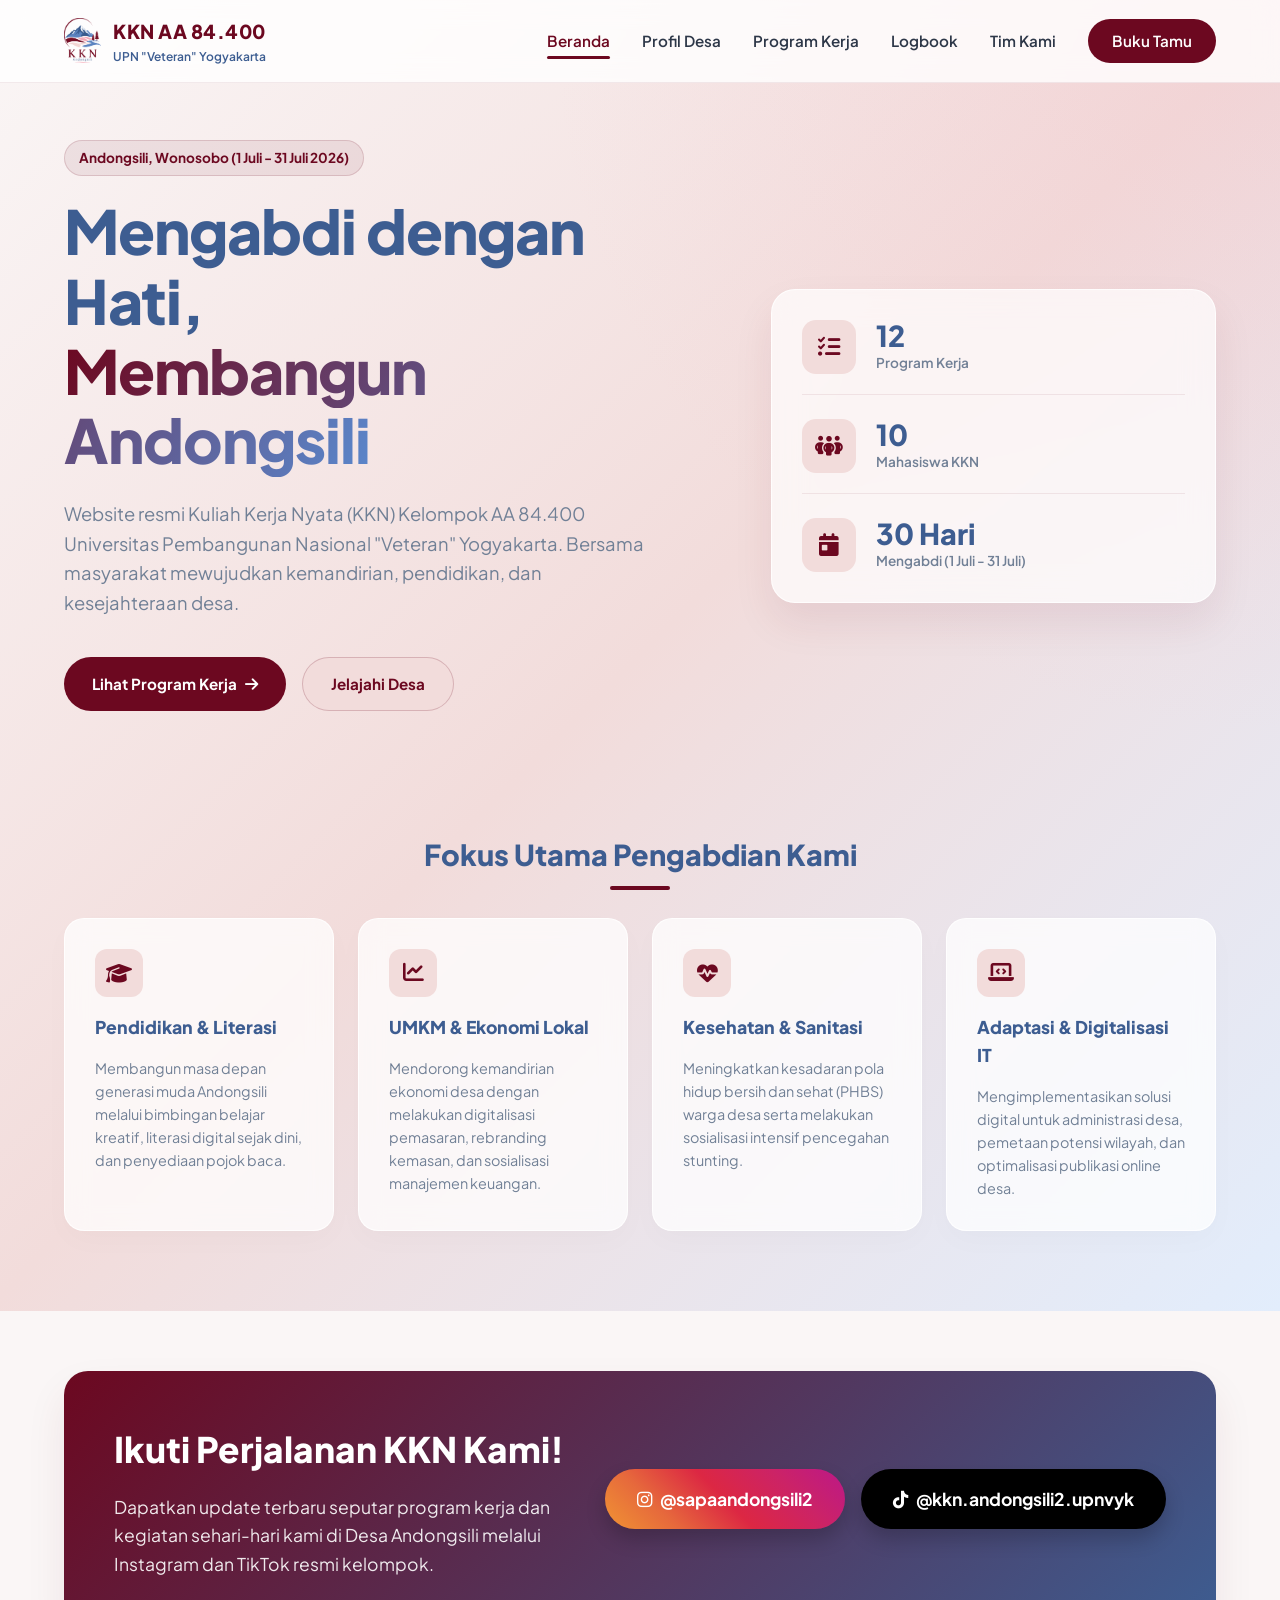
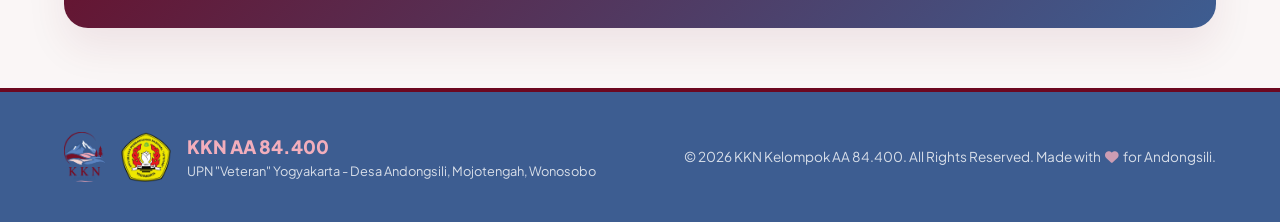
==== commit bf59472d: "fixed kkn date" ====
--- a/index.html
+++ b/index.html
@@ -56,7 +56,7 @@
         <div class="hero-overlay"></div>
         <div class="hero-container">
             <div class="hero-content">
-                <span class="hero-tag">Andongsili, Wonosobo (1 Juli - 30 Juli 2026)</span>
+                <span class="hero-tag">Andongsili, Wonosobo (1 Juli - 31 Juli 2026)</span>
                 <h1 class="hero-title">Mengabdi dengan Hati,<br><span class="highlight-text">Membangun Andongsili</span>
                 </h1>
                 <p class="hero-description">Website resmi Kuliah Kerja Nyata (KKN) Kelompok AA 84.400 Universitas
@@ -88,7 +88,7 @@
                     <div class="stat-icon"><i class="fa-solid fa-calendar-day"></i></div>
                     <div class="stat-info">
                         <span class="stat-number">30 Hari</span>
-                        <span class="stat-label">Mengabdi (1 Juli - 30 Juli)</span>
+                        <span class="stat-label">Mengabdi (1 Juli - 31 Juli)</span>
                     </div>
                 </div>
             </div>
--- a/style.css
+++ b/style.css
@@ -1474,7 +1474,7 @@
     }
     
     .timeline-dot {
-        left: 20px;
+        left: 14px;
     }
     
     .timeline-date {
@@ -1882,7 +1882,7 @@
 .carousel-image {
     width: 100%;
     height: 100%;
-    object-fit: cover;
+    object-fit: contain;
     cursor: zoom-in;
     transition: transform 0.3s ease;
 }
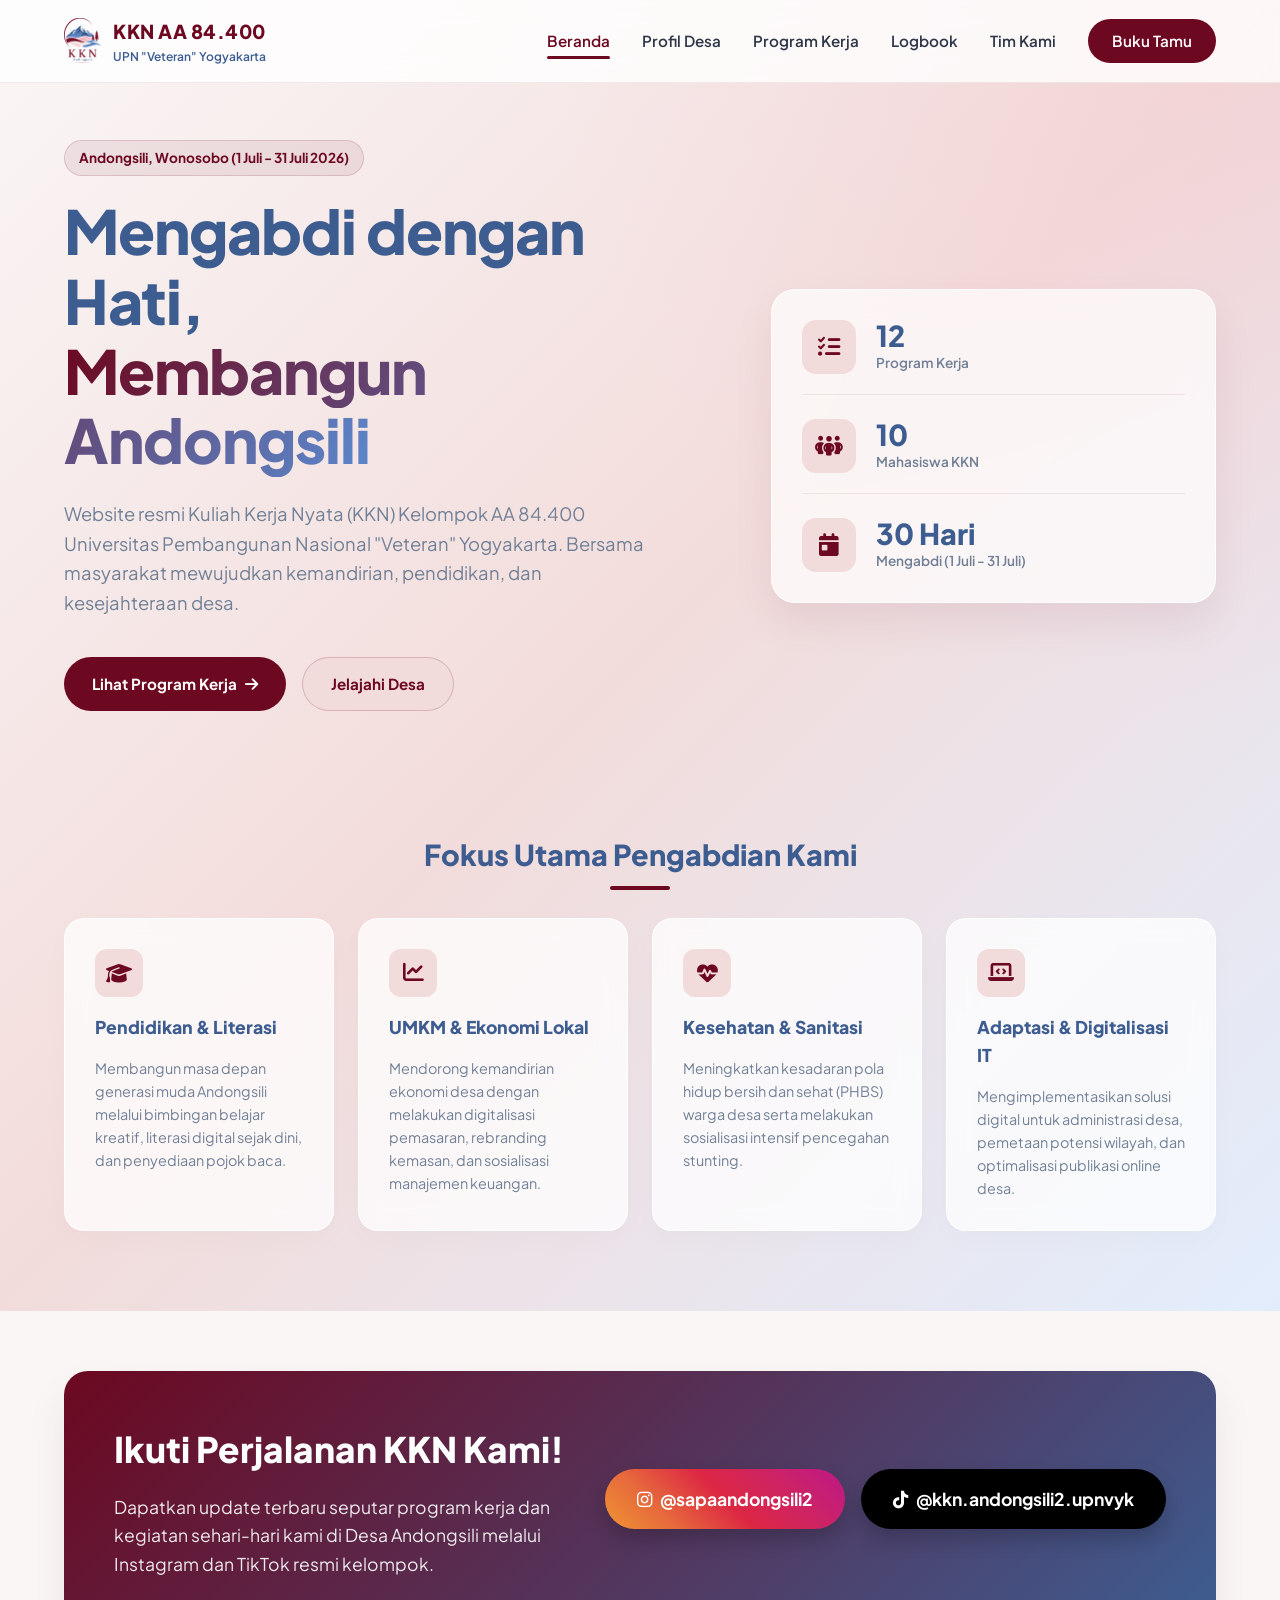
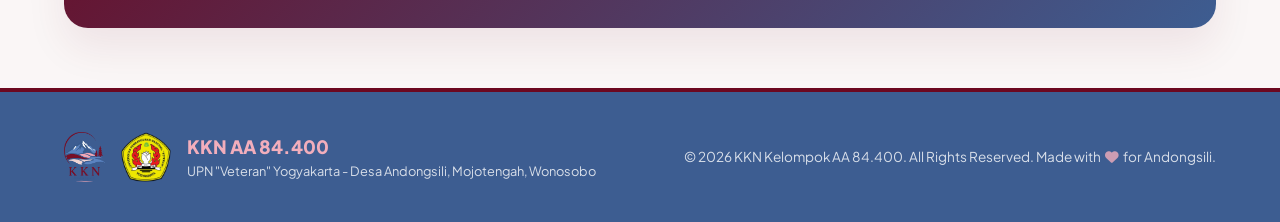
==== commit 1d676933: "compressed assets" ====
--- a/index.html
+++ b/index.html
@@ -6,7 +6,7 @@
     <meta name="viewport" content="width=device-width, initial-scale=1.0">
     <title>KKN AA 84.400 UPN "Veteran" Yogyakarta - Desa Andongsili</title>
     <!-- Favicon -->
-    <link rel="icon" href="assets/logo/LogoKKNNoText.png" type="image/png">
+    <link rel="icon" href="assets/logo/LogoKKNNoText.webp" type="image/png">
     <meta name="description"
         content="Official website of KKN AA 84.400 UPN 'Veteran' Yogyakarta in Desa Andongsili, Mojotengah, Wonosobo. Explore our community development programs, daily logbook, and leave a message in our guestbook.">
     <!-- Google Fonts: Plus Jakarta Sans -->
@@ -31,7 +31,7 @@
     <header class="header">
         <div class="nav-container">
             <a href="#" class="logo-area">
-                <img src="assets/logo/LogoKKNNoBackground.png" alt="Logo KKN AA 84.400" class="logo-img">
+                <img src="assets/logo/LogoKKNNoBackground.webp" alt="Logo KKN AA 84.400" class="logo-img">
                 <div class="logo-text">
                     <span class="logo-title">KKN AA 84.400</span>
                     <span class="logo-subtitle">UPN "Veteran" Yogyakarta</span>
@@ -245,25 +245,25 @@
                 <!-- Group Photo Side -->
                 <div class="team-photo-wrapper">
                     <!-- Base Photo -->
-                    <img src="assets/team/DSCF4365.JPG" alt="KKN AA 84.400 Group Photo" class="base-photo"
+                    <img src="assets/team/DSCF4365.webp" alt="KKN AA 84.400 Group Photo" class="base-photo"
                         id="team-base-photo">
 
                     <!-- Cutout overlays (transparent PNGs centered to pixel-precision) -->
-                    <img src="assets/team/DSCF4365Albet.png" alt="Albet cutout" class="cutout-overlay"
+                    <img src="assets/team/DSCF4365Albet.webp" alt="Albet cutout" class="cutout-overlay"
                         id="cutout-albet">
-                    <img src="assets/team/DSCF4365Ardila.png" alt="Ardila cutout" class="cutout-overlay"
+                    <img src="assets/team/DSCF4365Ardila.webp" alt="Ardila cutout" class="cutout-overlay"
                         id="cutout-ardila">
-                    <img src="assets/team/DSCF4365Dewa.png" alt="Dewa cutout" class="cutout-overlay" id="cutout-dewa">
-                    <img src="assets/team/DSCF4365Fadia.png" alt="Fadia cutout" class="cutout-overlay"
+                    <img src="assets/team/DSCF4365Dewa.webp" alt="Dewa cutout" class="cutout-overlay" id="cutout-dewa">
+                    <img src="assets/team/DSCF4365Fadia.webp" alt="Fadia cutout" class="cutout-overlay"
                         id="cutout-fadia">
-                    <img src="assets/team/DSCF4365Faza.png" alt="Faza cutout" class="cutout-overlay" id="cutout-faza">
-                    <img src="assets/team/DSCF4365Ilham.png" alt="Ilham cutout" class="cutout-overlay"
+                    <img src="assets/team/DSCF4365Faza.webp" alt="Faza cutout" class="cutout-overlay" id="cutout-faza">
+                    <img src="assets/team/DSCF4365Ilham.webp" alt="Ilham cutout" class="cutout-overlay"
                         id="cutout-ilham">
-                    <img src="assets/team/DSCF4365Rara.png" alt="Rara cutout" class="cutout-overlay" id="cutout-rara">
-                    <img src="assets/team/DSCF4365Rifki.png" alt="Rifki cutout" class="cutout-overlay"
+                    <img src="assets/team/DSCF4365Rara.webp" alt="Rara cutout" class="cutout-overlay" id="cutout-rara">
+                    <img src="assets/team/DSCF4365Rifki.webp" alt="Rifki cutout" class="cutout-overlay"
                         id="cutout-rifki">
-                    <img src="assets/team/DSCF4365Tata.png" alt="Tata cutout" class="cutout-overlay" id="cutout-tata">
-                    <img src="assets/team/DSCF4365Zahra.png" alt="Zahra cutout" class="cutout-overlay"
+                    <img src="assets/team/DSCF4365Tata.webp" alt="Tata cutout" class="cutout-overlay" id="cutout-tata">
+                    <img src="assets/team/DSCF4365Zahra.webp" alt="Zahra cutout" class="cutout-overlay"
                         id="cutout-zahra">
 
                     <svg viewBox="0 0 6240 4160" class="team-svg-map" id="team-svg">
@@ -416,8 +416,8 @@
     <footer class="footer-bottom">
         <div class="container footer-container">
             <div class="footer-brand">
-                <img src="assets/logo/LogoKKNNoBackground.png" alt="Logo KKN" class="footer-logo">
-                <img src="assets/logo/logoupn.png" alt="Logo UPN Veteran Yogyakarta"
+                <img src="assets/logo/LogoKKNNoBackground.webp" alt="Logo KKN" class="footer-logo">
+                <img src="assets/logo/logoupn.webp" alt="Logo UPN Veteran Yogyakarta"
                     class="footer-logo footer-upn-logo">
                 <div>
                     <h4>KKN AA 84.400</h4>
--- a/style.css
+++ b/style.css
@@ -2048,3 +2048,58 @@
     background: var(--color-primary);
     transform: rotate(90deg);
 }
+
+/* Timeline Gallery Styling */
+.timeline-gallery {
+    display: grid;
+    gap: 10px;
+    margin-top: 15px;
+    margin-bottom: 15px;
+    border-radius: 12px;
+    overflow: hidden;
+}
+
+.timeline-gallery.gallery-1 {
+    grid-template-columns: 1fr;
+}
+
+.timeline-gallery.gallery-2 {
+    grid-template-columns: 1fr 1fr;
+}
+
+.timeline-gallery.gallery-3 {
+    grid-template-columns: 1fr 1fr 1fr;
+}
+
+.timeline-gallery-item {
+    position: relative;
+    aspect-ratio: 16 / 9;
+    overflow: hidden;
+    background-color: var(--color-bg-light);
+}
+
+.timeline-gallery-img {
+    width: 100%;
+    height: 100%;
+    object-fit: cover;
+    transition: transform 0.5s ease;
+}
+
+.timeline-content:hover .timeline-gallery-img {
+    transform: scale(1.05);
+}
+
+.gallery-overlay {
+    position: absolute;
+    top: 0;
+    left: 0;
+    width: 100%;
+    height: 100%;
+    background-color: rgba(0, 0, 0, 0.55);
+    display: flex;
+    align-items: center;
+    justify-content: center;
+    color: var(--color-white);
+    font-size: 1.25rem;
+    font-weight: 800;
+}
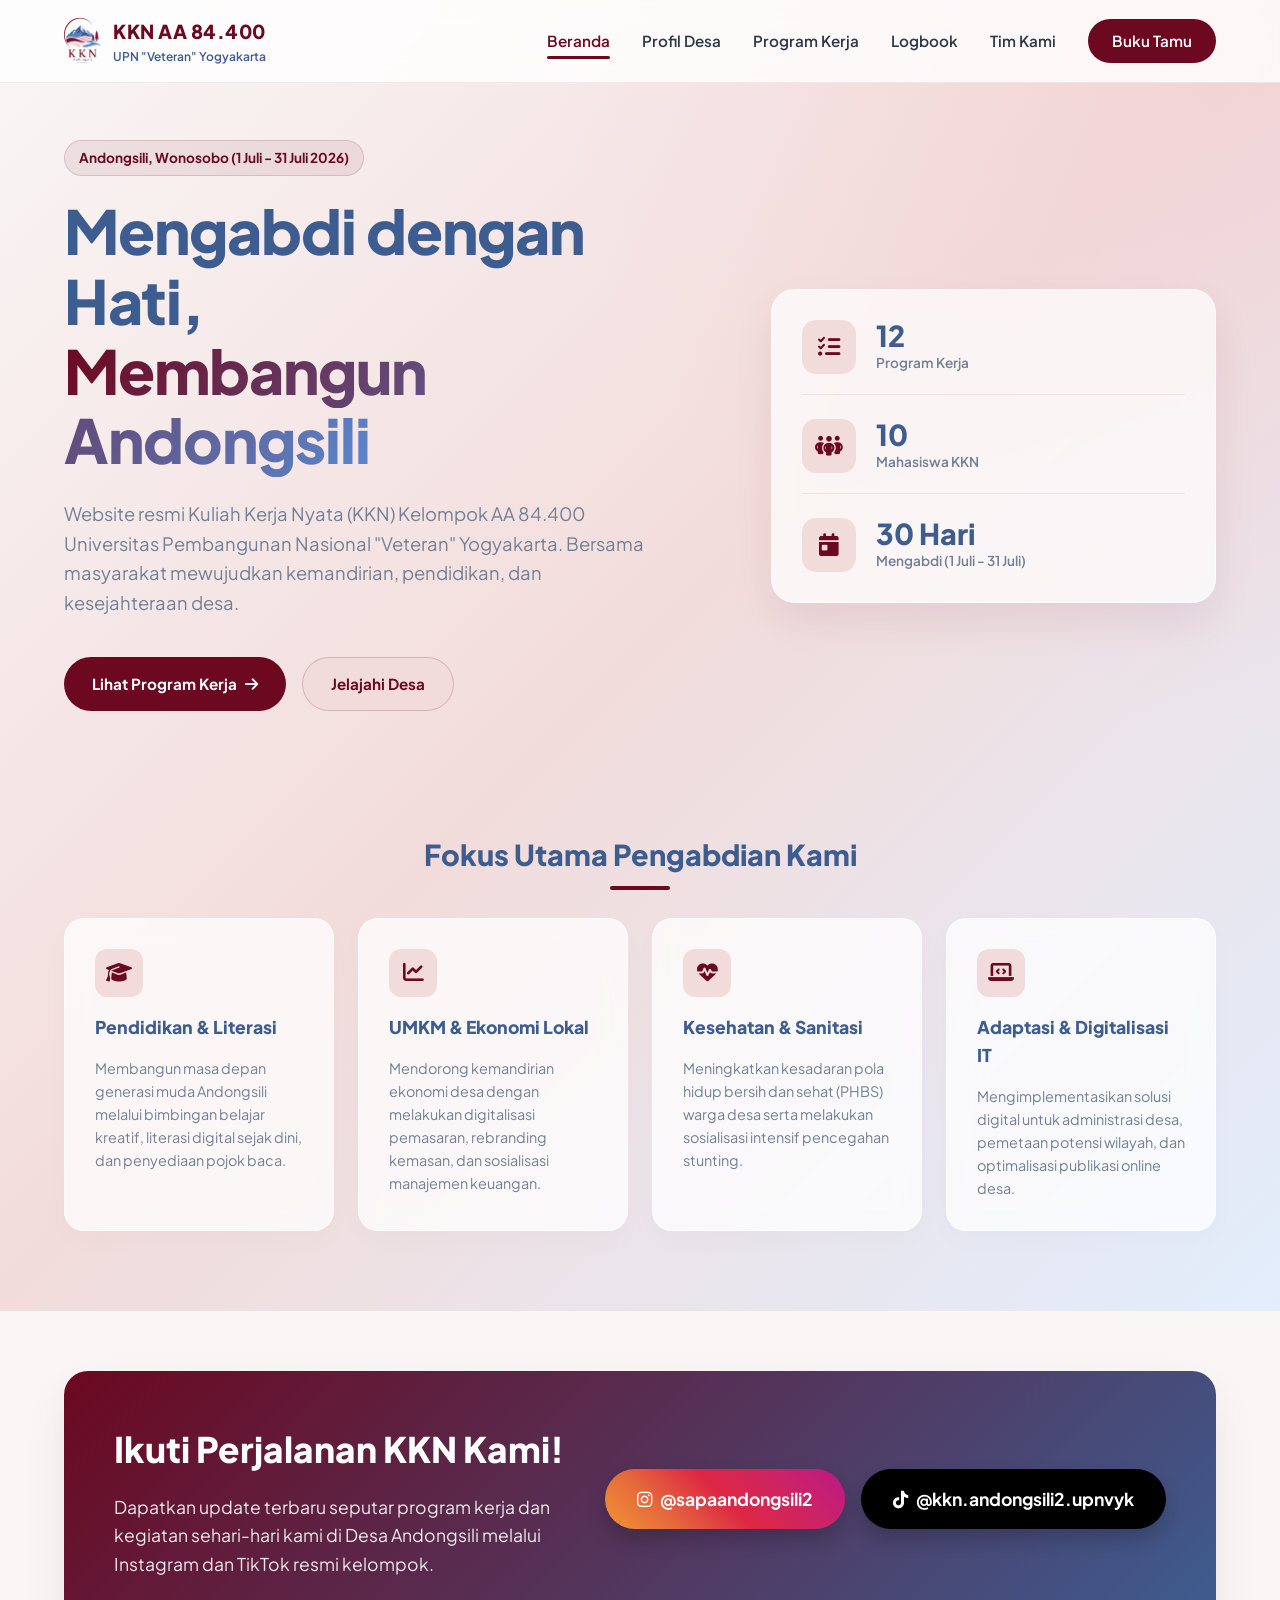
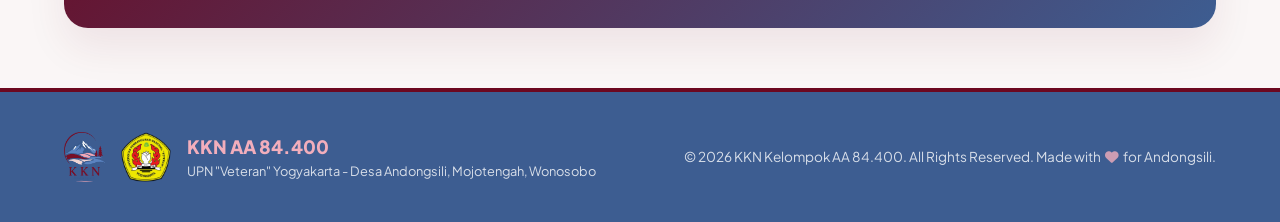
==== commit a3396c65: "feat: add Proker Pendukung category with associated UI styling and backend seeding script" ====
--- a/index.html
+++ b/index.html
@@ -196,6 +196,7 @@
                 <button class="filter-btn active" data-filter="all">Semua</button>
                 <button class="filter-btn" data-filter="Proker Bersama">Proker Bersama</button>
                 <button class="filter-btn" data-filter="Proker Individu">Proker Individu</button>
+                <button class="filter-btn" data-filter="Proker Pendukung">Proker Pendukung</button>
             </div>
 
             <!-- Proker Grid -->
--- a/style.css
+++ b/style.css
@@ -1700,6 +1700,7 @@
 .badge-warning { background-color: rgba(241, 196, 15, 0.15); color: #b78a00; }
 .badge-danger { background-color: rgba(231, 76, 60, 0.15); color: #e74c3c; }
 .badge-info { background-color: rgba(90, 134, 203, 0.15); color: var(--color-secondary); }
+.badge-accent { background-color: rgba(242, 174, 188, 0.25); color: var(--color-primary); }
 
 /* --- Details Modal (Glassmorphic) --- */
 .custom-modal {
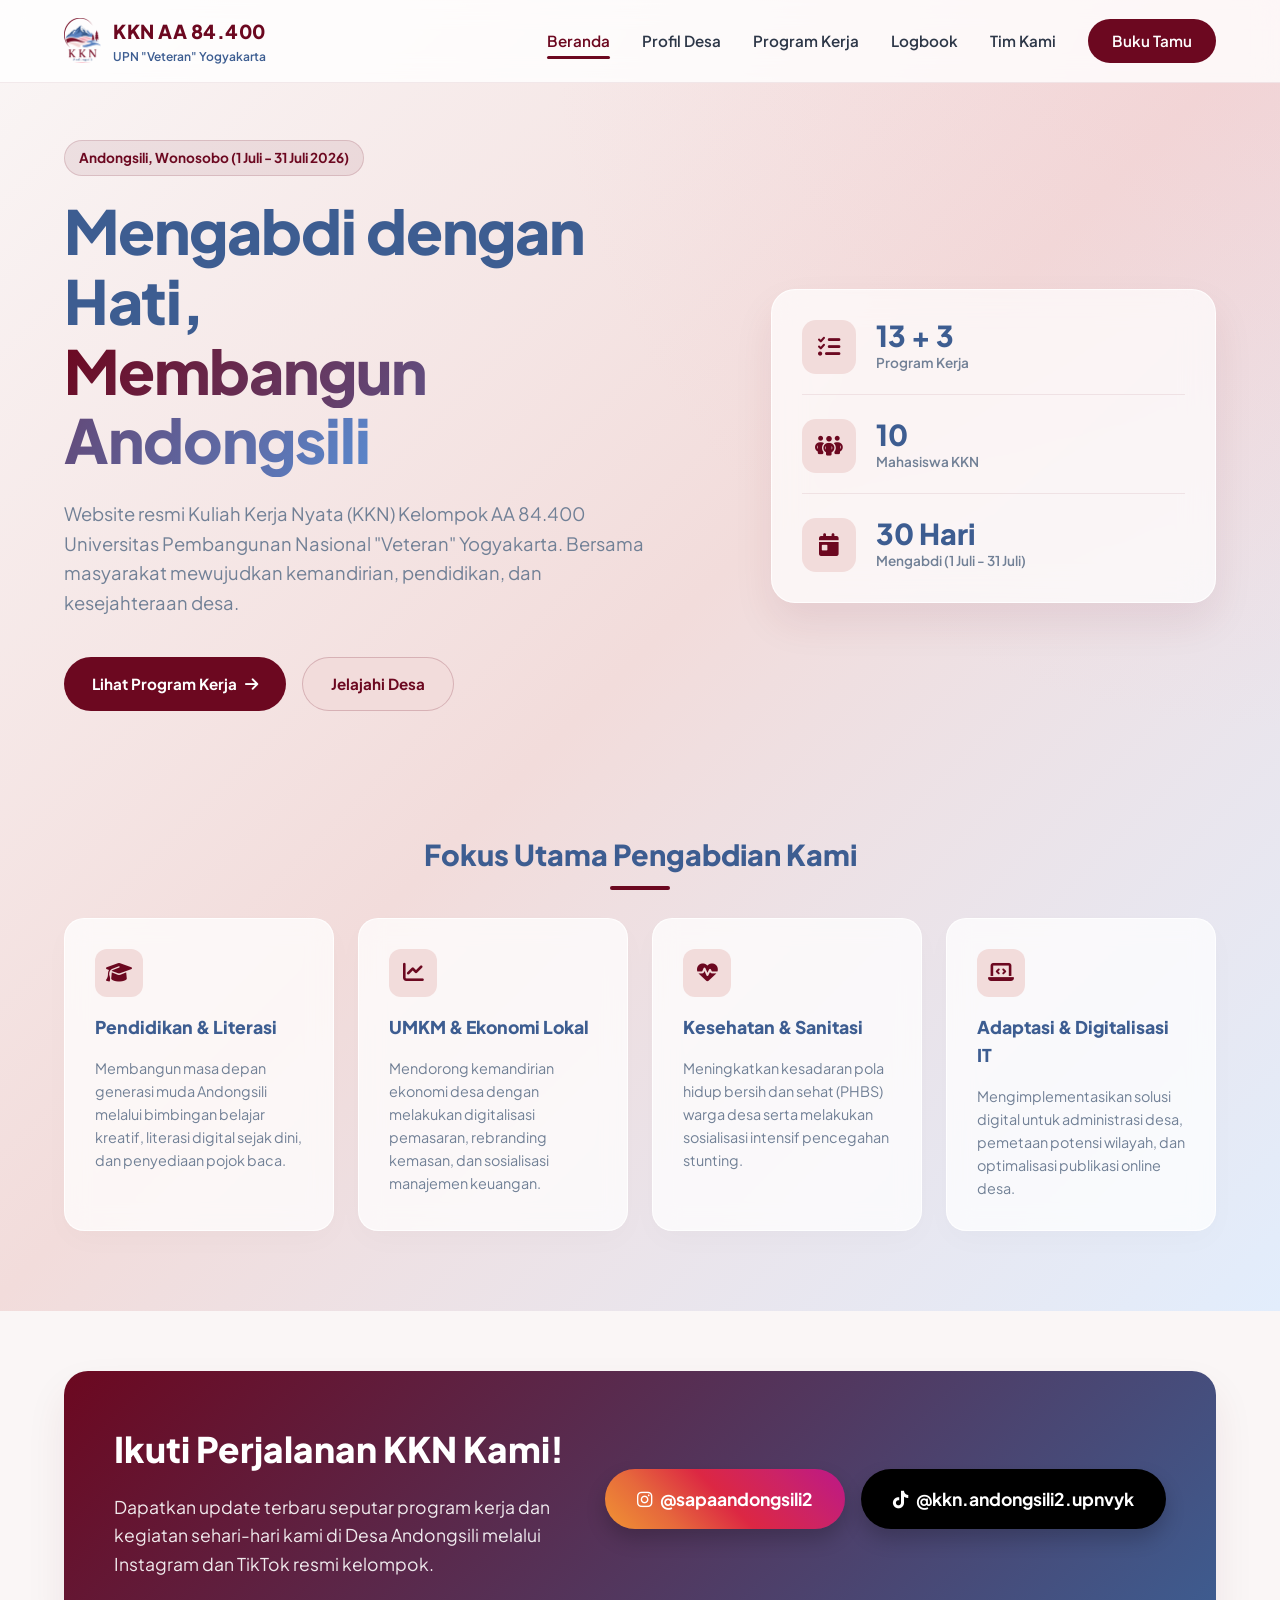
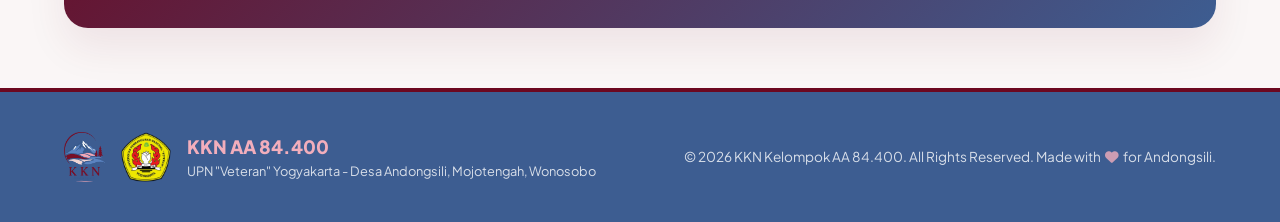
==== commit a8e225b7: "teiking" ====
--- a/index.html
+++ b/index.html
@@ -73,7 +73,7 @@
                 <div class="stat-item">
                     <div class="stat-icon"><i class="fa-solid fa-list-check"></i></div>
                     <div class="stat-info">
-                        <span class="stat-number">12</span>
+                        <span class="stat-number">13 + 3</span>
                         <span class="stat-label">Program Kerja</span>
                     </div>
                 </div>
@@ -188,7 +188,8 @@
             <div class="section-header">
                 <span class="section-tag">Rencana Aksi</span>
                 <h2 class="section-title">Program Kerja Pengabdian</h2>
-                <p class="section-subtitle">Inisiatif program kerja KKN Kelompok AA 84.400 yang terbagi berdasarkan kategori pelaksanaan.</p>
+                <p class="section-subtitle">Inisiatif program kerja KKN Kelompok AA 84.400 yang terbagi berdasarkan
+                    kategori pelaksanaan.</p>
             </div>
 
             <!-- Proker Filters -->
@@ -201,7 +202,8 @@
 
             <!-- Proker Grid -->
             <div class="proker-grid" id="proker-grid-container">
-                <div class="loading-spinner-wrapper" style="display: flex; justify-content: center; align-items: center; padding: 40px; width: 100%;">
+                <div class="loading-spinner-wrapper"
+                    style="display: flex; justify-content: center; align-items: center; padding: 40px; width: 100%;">
                     <div class="loader-spinner"></div>
                 </div>
             </div>
@@ -225,7 +227,8 @@
             </div>
 
             <div class="timeline" id="logbook-timeline-container">
-                <div class="loading-spinner-wrapper" style="display: flex; justify-content: center; align-items: center; padding: 40px; width: 100%;">
+                <div class="loading-spinner-wrapper"
+                    style="display: flex; justify-content: center; align-items: center; padding: 40px; width: 100%;">
                     <div class="loader-spinner"></div>
                 </div>
             </div>
@@ -399,13 +402,16 @@
             <div class="cta-container">
                 <div class="cta-content">
                     <h2>Ikuti Perjalanan KKN Kami!</h2>
-                    <p>Dapatkan update terbaru seputar program kerja dan kegiatan sehari-hari kami di Desa Andongsili melalui Instagram dan TikTok resmi kelompok.</p>
+                    <p>Dapatkan update terbaru seputar program kerja dan kegiatan sehari-hari kami di Desa Andongsili
+                        melalui Instagram dan TikTok resmi kelompok.</p>
                 </div>
                 <div class="cta-actions">
-                    <a href="https://www.instagram.com/sapaandongsili2/" target="_blank" class="btn btn-social-instagram">
+                    <a href="https://www.instagram.com/sapaandongsili2/" target="_blank"
+                        class="btn btn-social-instagram">
                         <i class="fa-brands fa-instagram"></i> @sapaandongsili2
                     </a>
-                    <a href="https://www.tiktok.com/@kkn.andongsili2.upnvyk" target="_blank" class="btn btn-social-tiktok">
+                    <a href="https://www.tiktok.com/@kkn.andongsili2.upnvyk" target="_blank"
+                        class="btn btn-social-tiktok">
                         <i class="fa-brands fa-tiktok"></i> @kkn.andongsili2.upnvyk
                     </a>
                 </div>
@@ -434,11 +440,20 @@
     <div id="details-modal" class="custom-modal hidden">
         <div class="custom-modal-backdrop" onclick="closeDetailsModal()"></div>
         <div class="custom-modal-content">
-            <button class="custom-modal-close" onclick="closeDetailsModal()" aria-label="Close modal"><i class="fa-solid fa-xmark"></i></button>
+            <button class="custom-modal-close" onclick="closeDetailsModal()" aria-label="Close modal"><i
+                    class="fa-solid fa-xmark"></i></button>
             <div class="custom-modal-header">
                 <span id="modal-category-badge" class="badge">Kategori</span>
                 <span id="modal-date" class="modal-date">Tanggal</span>
                 <h2 id="modal-title" class="modal-title">Judul Proker / Logbook</h2>
+                <div id="modal-owner-row"
+                    style="margin-top: 8px; font-size: 0.95rem; color: var(--color-text-muted); font-weight: 600; display: none; align-items: center; gap: 8px;">
+                    <img id="modal-owner-avatar" src="" alt="Avatar"
+                        style="width: 28px; height: 28px; border-radius: 50%; object-fit: cover; border: 1.5px solid var(--color-primary); display: none;">
+                    <i id="modal-owner-icon" class="fa-solid fa-user-gear" style="color: var(--color-primary);"></i>
+                    <span>Penanggung Jawab: <span id="modal-owner-name"
+                            style="color: var(--color-dark); font-weight: 700;">Nama</span></span>
+                </div>
             </div>
             <div class="custom-modal-body">
                 <div class="modal-split-layout">
@@ -474,7 +489,8 @@
 
     <!-- 6. LIGHTBOX OVERLAY -->
     <div id="lightbox-overlay" class="lightbox-overlay hidden" onclick="closeLightbox()">
-        <button class="lightbox-close" onclick="closeLightbox()" aria-label="Close Zoom"><i class="fa-solid fa-xmark"></i></button>
+        <button class="lightbox-close" onclick="closeLightbox()" aria-label="Close Zoom"><i
+                class="fa-solid fa-xmark"></i></button>
         <img id="lightbox-image" src="" alt="Zoomed Image" onclick="event.stopPropagation()">
     </div>
 
--- a/style.css
+++ b/style.css
@@ -709,6 +709,7 @@
     justify-content: center;
     font-size: 1.6rem;
     color: var(--color-white);
+    overflow: hidden;
 }
 
 .bg-maroon { background-color: var(--color-primary); }
@@ -743,6 +744,10 @@
     font-size: 0.95rem;
     color: var(--color-text-muted);
     margin-bottom: 20px;
+    display: -webkit-box;
+    -webkit-line-clamp: 3;
+    -webkit-box-orient: vertical;
+    overflow: hidden;
 }
 
 .proker-footer {
@@ -1831,6 +1836,12 @@
     gap: 45px;
 }
 
+.modal-split-layout.no-gallery {
+    grid-template-columns: 1fr;
+    max-width: 800px;
+    margin: 0 auto;
+}
+
 @media (max-width: 768px) {
     .modal-split-layout {
         grid-template-columns: 1fr;
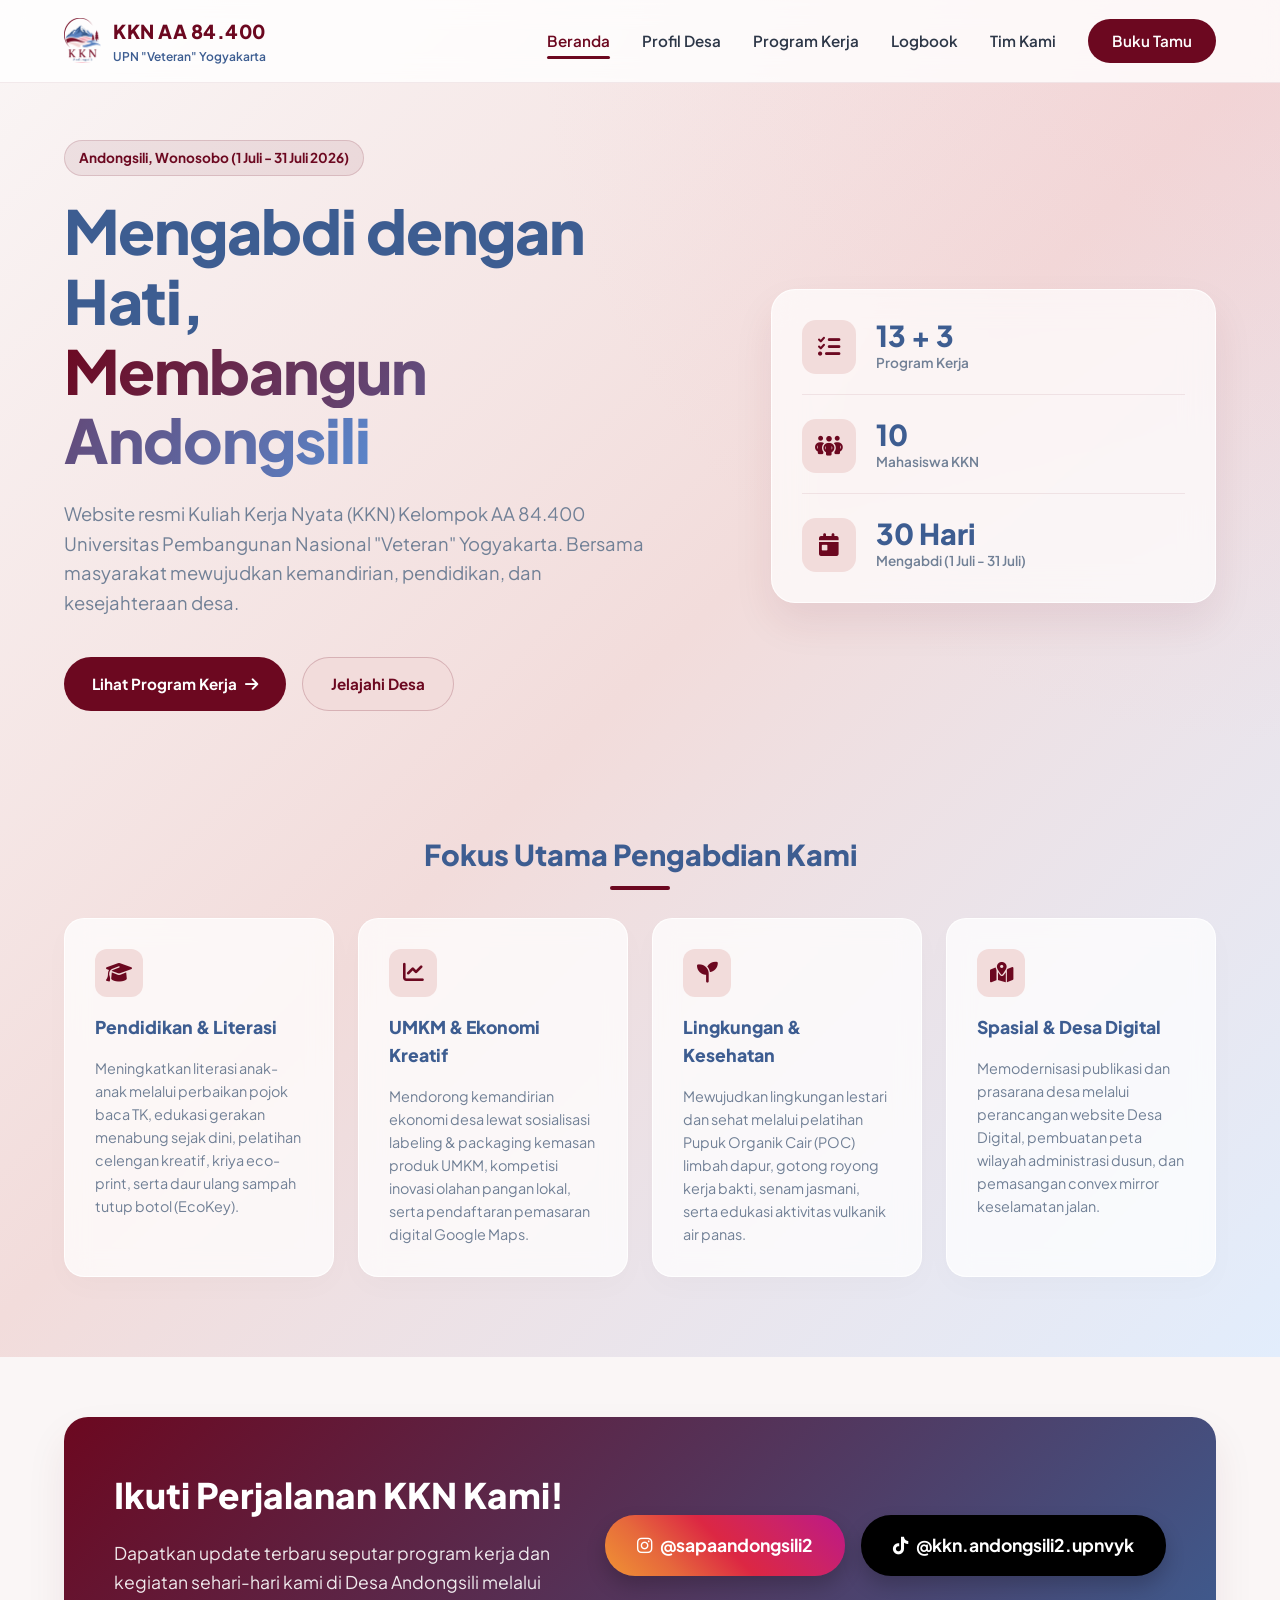
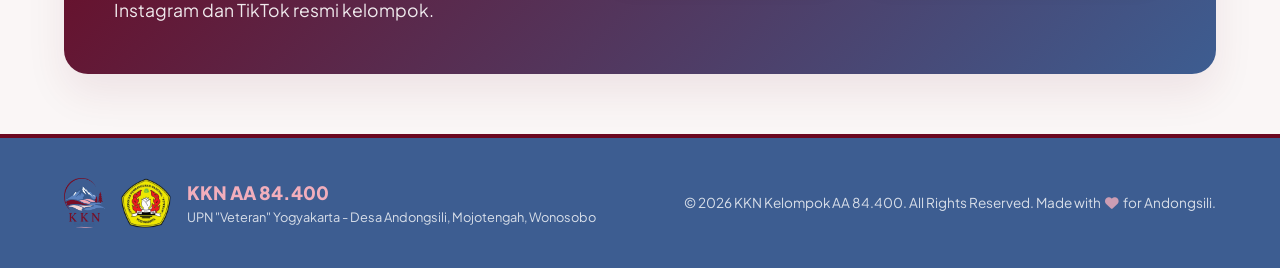
==== commit 9f6ecefc: "updated Fokus Utama and removed linked in" ====
--- a/index.html
+++ b/index.html
@@ -102,29 +102,25 @@
                 <div class="pillar-card">
                     <div class="pillar-icon"><i class="fa-solid fa-graduation-cap"></i></div>
                     <h4>Pendidikan & Literasi</h4>
-                    <p>Membangun masa depan generasi muda Andongsili melalui bimbingan belajar kreatif, literasi digital
-                        sejak dini, dan penyediaan pojok baca.</p>
+                    <p>Meningkatkan literasi anak-anak melalui perbaikan pojok baca TK, edukasi gerakan menabung sejak dini, pelatihan celengan kreatif, kriya eco-print, serta daur ulang sampah tutup botol (EcoKey).</p>
                 </div>
                 <!-- Pilar 2 -->
                 <div class="pillar-card">
                     <div class="pillar-icon"><i class="fa-solid fa-chart-line"></i></div>
-                    <h4>UMKM & Ekonomi Lokal</h4>
-                    <p>Mendorong kemandirian ekonomi desa dengan melakukan digitalisasi pemasaran, rebranding kemasan,
-                        dan sosialisasi manajemen keuangan.</p>
+                    <h4>UMKM & Ekonomi Kreatif</h4>
+                    <p>Mendorong kemandirian ekonomi desa lewat sosialisasi labeling & packaging kemasan produk UMKM, kompetisi inovasi olahan pangan lokal, serta pendaftaran pemasaran digital Google Maps.</p>
                 </div>
                 <!-- Pilar 3 -->
                 <div class="pillar-card">
-                    <div class="pillar-icon"><i class="fa-solid fa-heart-pulse"></i></div>
-                    <h4>Kesehatan & Sanitasi</h4>
-                    <p>Meningkatkan kesadaran pola hidup bersih dan sehat (PHBS) warga desa serta melakukan sosialisasi
-                        intensif pencegahan stunting.</p>
+                    <div class="pillar-icon"><i class="fa-solid fa-seedling"></i></div>
+                    <h4>Lingkungan & Kesehatan</h4>
+                    <p>Mewujudkan lingkungan lestari dan sehat melalui pelatihan Pupuk Organik Cair (POC) limbah dapur, gotong royong kerja bakti, senam jasmani, serta edukasi aktivitas vulkanik air panas.</p>
                 </div>
                 <!-- Pilar 4 -->
                 <div class="pillar-card">
-                    <div class="pillar-icon"><i class="fa-solid fa-laptop-code"></i></div>
-                    <h4>Adaptasi & Digitalisasi IT</h4>
-                    <p>Mengimplementasikan solusi digital untuk administrasi desa, pemetaan potensi wilayah, dan
-                        optimalisasi publikasi online desa.</p>
+                    <div class="pillar-icon"><i class="fa-solid fa-map-location-dot"></i></div>
+                    <h4>Spasial & Desa Digital</h4>
+                    <p>Memodernisasi publikasi dan prasarana desa melalui perancangan website Desa Digital, pembuatan peta wilayah administrasi dusun, dan pemasangan convex mirror keselamatan jalan.</p>
                 </div>
             </div>
         </div>
@@ -327,8 +323,6 @@
                             <div class="detail-socials">
                                 <a href="#" id="detail-ig" target="_blank" aria-label="Instagram"><i
                                         class="fa-brands fa-instagram"></i> Instagram</a>
-                                <a href="#" id="detail-li" target="_blank" aria-label="LinkedIn"><i
-                                        class="fa-brands fa-linkedin"></i> LinkedIn</a>
                             </div>
                         </div>
                     </div>
--- a/style.css
+++ b/style.css
@@ -1171,17 +1171,17 @@
 
 .detail-socials {
     display: flex;
-    gap: 16px;
+    justify-content: center;
     width: 100%;
 }
 
 .detail-socials a {
-    flex: 1;
+    min-width: 180px;
     display: inline-flex;
     align-items: center;
     justify-content: center;
     gap: 8px;
-    padding: 12px;
+    padding: 12px 24px;
     border-radius: 12px;
     font-weight: 700;
     font-size: 0.9rem;
